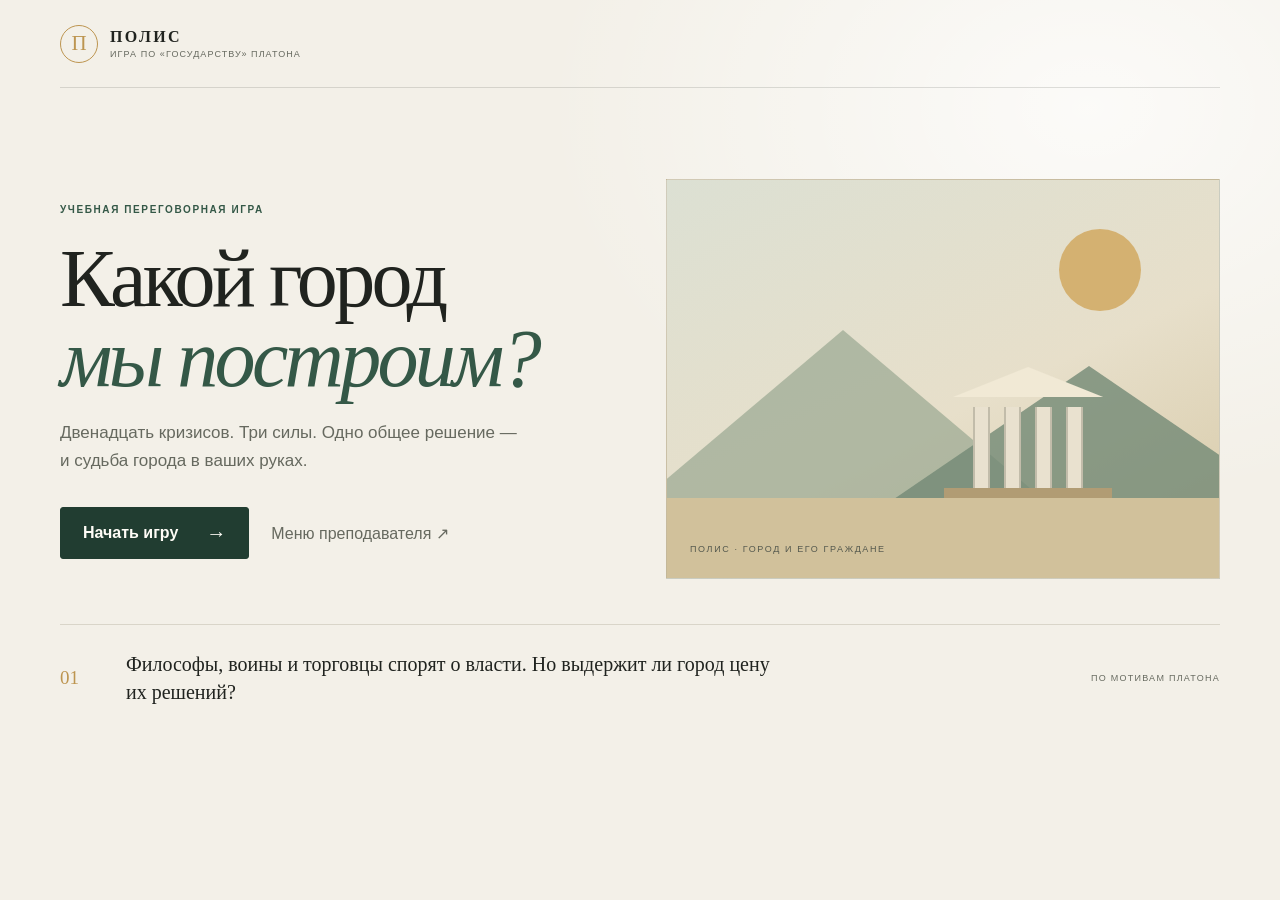
==== index.html @ 5381f9b0 "Создание всей игры" ====
<!doctype html>
<html lang="ru">
<head>
  <meta charset="utf-8">
  <meta name="viewport" content="width=device-width, initial-scale=1">
  <meta name="theme-color" content="#161917">
  <meta name="description" content="Учебная переговорная игра по диалогу Платона «Государство».">
  <title>«Полис» — игра по «Государству» Платона</title>
  <link rel="stylesheet" href="styles.css">
  <script defer src="src/game-data.js"></script>
  <script defer src="src/game-logic.js"></script>
  <script defer src="src/app.js"></script>
</head>
<body>
  <div id="app"></div>
</body>
</html>
---- styles.css ----
:root {
  color-scheme: light;
  --ink: #20231f;
  --muted-ink: #66695f;
  --paper: #f3f0e8;
  --card: #fbfaf6;
  --line: #d9d5c9;
  --green: #345847;
  --green-deep: #213d31;
  --gold: #bd9550;
  --red: #8b3d37;
  --yellow: #bb8a37;
  font-family: "Segoe UI", "Arial", sans-serif;
}

* { box-sizing: border-box; }

body {
  margin: 0;
  min-height: 100vh;
  color: var(--ink);
  background:
    radial-gradient(ellipse at 85% 12%, rgba(255,255,255,.72), transparent 34rem),
    var(--paper);
}

button, input { font: inherit; }
button { color: inherit; }
button:focus-visible, a:focus-visible, input:focus-visible {
  outline: 3px solid #c18e39;
  outline-offset: 3px;
}

.site-shell { min-height: 100vh; min-height: 100svh; display: flex; flex-direction: column; }
.topbar {
  width: min(1160px, calc(100% - 64px));
  margin-inline: auto;
}
.topbar {
  min-height: 88px;
  display: flex;
  align-items: center;
  justify-content: space-between;
  border-bottom: 1px solid rgba(32,35,31,.14);
}
.wordmark { display: inline-flex; align-items: center; gap: 12px; color: inherit; text-decoration: none; }
.wordmark-seal {
  width: 38px; height: 38px; display: grid; place-items: center; border: 1px solid var(--gold);
  border-radius: 50%; color: var(--gold); font-family: Georgia, serif; font-size: 21px;
}
.wordmark strong { display: block; font-family: Georgia, serif; font-size: 16px; letter-spacing: .15em; }
.wordmark small { display: block; margin-top: 3px; color: var(--muted-ink); font-size: 9px; letter-spacing: .12em; }
.topbar-actions { display: flex; align-items: center; gap: 18px; }
.mode-tag { padding: 8px 12px; border: 1px solid var(--line); border-radius: 99px; color: var(--green); font-size: 12px; }
.text-button, .quiet-button, .back-link {
  padding: 10px 0; border: 0; background: transparent; color: var(--muted-ink); cursor: pointer;
}
.text-button:hover, .quiet-button:hover, .back-link:hover { color: var(--green-deep); }
main { width: min(1160px, calc(100% - 64px)); flex: 1; margin: 0 auto; padding: 46px 0 64px; }
.eyebrow { color: var(--green); font-size: 10px; font-weight: 700; letter-spacing: .16em; }
h1, h2, p { margin-top: 0; }
h1, h2 { font-family: Georgia, "Times New Roman", serif; font-weight: 400; }
h1 em, h2 em { color: var(--green); font-weight: 400; }
.primary-button {
  display: inline-flex; min-height: 52px; align-items: center; justify-content: center; gap: 28px;
  padding: 0 22px; border: 1px solid var(--green-deep); border-radius: 3px;
  background: var(--green-deep); color: #fffdf7; font-weight: 650; cursor: pointer;
  transition: background .18s ease, transform .18s ease;
}
.primary-button:hover { background: #315341; transform: translateY(-1px); }
.primary-button span { font-size: 20px; font-weight: 400; }
.primary-button:disabled, .quiet-button:disabled { opacity: .45; cursor: not-allowed; transform: none; }

.home-hero { display: grid; grid-template-columns: 1fr 1fr; align-items: center; gap: 52px; min-height: 490px; }
.hero-copy { position: relative; z-index: 1; padding: 24px 0; }
.hero-copy h1 { margin: 22px 0 20px; font-size: clamp(52px, 7vw, 82px); line-height: .98; letter-spacing: -.045em; }
.hero-intro { max-width: 460px; color: var(--muted-ink); font-size: 17px; line-height: 1.65; }
.hero-actions { display: flex; flex-wrap: wrap; align-items: center; gap: 22px; margin-top: 32px; }
.quiet-button { min-height: 44px; }
.city-illustration {
  position: relative; height: 400px; overflow: hidden; border: 1px solid rgba(32,35,31,.1);
  background: linear-gradient(154deg, #dce0d3 0%, #e7dfca 56%, #d6c8a5 100%);
}
.sun-disc { position: absolute; top: 49px; right: 78px; width: 82px; height: 82px; border-radius: 50%; background: #d3ac68; opacity: .9; }
.mountain { position: absolute; bottom: 62px; width: 0; height: 0; border-left: 220px solid transparent; border-right: 220px solid transparent; }
.mountain-back { left: -44px; border-bottom: 186px solid #9caa94; opacity: .72; }
.mountain-front { right: -90px; border-bottom: 150px solid #738a76; opacity: .8; }
.temple { position: absolute; z-index: 2; right: 21%; bottom: 88px; width: 150px; height: 123px; display: flex; justify-content: space-around; align-items: flex-end; padding: 31px 13px 0; }
.temple::before { content: ""; position: absolute; left: 0; right: 0; top: 0; height: 30px; background: #f1e9d5; clip-path: polygon(50% 0,100% 100%,0 100%); }
.temple span { width: 17px; height: 83px; background: #e9e1cf; border-inline: 2px solid rgba(75,76,63,.25); }
.temple b { position: absolute; bottom: -9px; left: -9px; right: -9px; height: 11px; background: #b19c74; }
.city-ground { position: absolute; z-index: 3; right: 0; bottom: 0; left: 0; height: 80px; background: #d1c19b; }
.illustration-caption { position: absolute; z-index: 4; bottom: 24px; left: 23px; color: #55594e; font-size: 9px; letter-spacing: .18em; }
.home-note { display: grid; grid-template-columns: 48px 1fr auto; align-items: center; gap: 18px; padding: 25px 0; border-top: 1px solid var(--line); }
.note-mark { color: var(--gold); font-family: Georgia, serif; font-size: 19px; }
.home-note p { max-width: 650px; margin: 0; font-family: Georgia, serif; font-size: 20px; line-height: 1.4; }
.note-signature { color: var(--muted-ink); font-size: 9px; letter-spacing: .14em; }

.narrow-panel { width: min(610px, 100%); margin: 0 auto; padding: 18px 0 40px; }
.back-link { display: block; margin-bottom: 52px; }
.panel-title { margin: 16px 0; font-size: clamp(44px, 7vw, 64px); line-height: 1; letter-spacing: -.03em; }
.lead { color: var(--muted-ink); line-height: 1.6; }
.pin-form { margin-top: 34px; }
.pin-form label { display: block; margin-bottom: 9px; font-size: 13px; font-weight: 700; }
.pin-row { display: flex; gap: 12px; }
.pin-row input { min-width: 0; flex: 1; height: 52px; padding: 0 14px; border: 1px solid #c9c6ba; border-radius: 3px; background: var(--card); letter-spacing: .2em; }
.form-error { min-height: 22px; margin: 6px 0 0; color: var(--red); font-size: 13px; }
.security-note { margin-top: 30px; padding: 16px; border-left: 3px solid var(--gold); background: #eae5d8; color: #595a51; font-size: 13px; line-height: 1.55; }
.security-note strong { color: var(--ink); }

.rules-layout { display: grid; grid-template-columns: .7fr 1.3fr; gap: 64px; align-items: start; padding-top: 44px; }
.rules-aside { padding-top: 18px; }
.rules-aside p { max-width: 190px; margin-top: 15px; color: var(--muted-ink); font-family: Georgia, serif; font-size: 21px; line-height: 1.35; }
.rules-card { position: relative; min-height: 440px; padding: 32px 40px; border: 1px solid var(--line); background: rgba(251,250,246,.82); }
.slide-meta { display: flex; justify-content: space-between; color: var(--muted-ink); font-size: 10px; letter-spacing: .12em; }
.slide-progress { height: 2px; margin: 16px 0 43px; background: #e5e1d6; }
.slide-progress span { display: block; height: 100%; background: var(--gold); transition: width .2s ease; }
.slide-number { color: #c3bba6; font-family: Georgia, serif; font-size: 17px; }
.rules-card h1 { max-width: 620px; margin: 13px 0; font-size: clamp(36px, 5vw, 54px); line-height: 1.05; }
.rules-card > p { max-width: 550px; min-height: 84px; color: var(--muted-ink); font-size: 17px; line-height: 1.65; }
.slide-controls { display: flex; justify-content: space-between; align-items: center; margin-top: 32px; }

.game-layout, .debrief-layout { display: grid; grid-template-columns: minmax(0, 1fr) 300px; gap: 54px; align-items: start; }
.crisis-kicker { display: flex; align-items: center; gap: 12px; color: var(--green); font-size: 10px; font-weight: 700; letter-spacing: .15em; }
.crisis-line { width: 36px; height: 1px; background: var(--gold); }
.crisis-heading { max-width: 720px; margin: 24px 0 31px; }
.crisis-heading h1 { margin: 0 0 14px; font-size: clamp(38px, 5vw, 56px); line-height: 1.05; }
.crisis-heading p { color: var(--muted-ink); font-size: 16px; line-height: 1.65; }
.mobile-reading { display: none; }
.mobile-reading summary { color: var(--green); font-size: 12px; font-weight: 650; cursor: pointer; }
.mobile-reading p { margin: 10px 0 0; color: var(--muted-ink); font-size: 14px; line-height: 1.5; }
.option-list { display: grid; gap: 11px; }
.option-card {
  display: grid; grid-template-columns: 38px minmax(0, 1fr) 24px; align-items: center; gap: 15px;
  width: 100%; min-height: 76px; padding: 15px 18px; border: 1px solid var(--line); border-radius: 3px;
  background: rgba(251,250,246,.84); text-align: left; cursor: pointer;
  transition: border-color .16s ease, background .16s ease, transform .16s ease;
}
.option-card:hover { transform: translateX(3px); border-color: #929982; background: #fffefb; }
.option-letter { width: 32px; height: 32px; display: grid; place-items: center; border: 1px solid #c4b68f; border-radius: 50%; color: #82683c; font-family: Georgia, serif; font-size: 15px; }
.option-copy { font-size: 15px; line-height: 1.45; }
.option-arrow { color: #89897f; font-size: 18px; }
.effect-list { grid-column: 2; color: var(--green); font-size: 11px; font-weight: 700; letter-spacing: .04em; }
.choice-hint { margin: 18px 0 0; color: #797a71; font-size: 12px; }
.game-sidebar, .debrief-sidebar { display: grid; gap: 18px; }
.unity-card, .teacher-board, .result-board { padding: 21px; border: 1px solid var(--line); background: var(--card); }
.unity-card { border-top: 3px solid var(--green); }
.unity-card.warning { border-top-color: var(--yellow); }
.unity-card.critical { border-top-color: var(--red); }
.unity-card.zero { border-top-color: #20231f; }
.unity-heading { display: flex; justify-content: space-between; align-items: end; gap: 10px; }
.unity-heading h2 { margin: 6px 0 0; font-size: 26px; }
.unity-value { color: var(--green); font-family: Georgia, serif; font-size: 31px; font-weight: 400; }
.warning .unity-value { color: var(--yellow); }
.critical .unity-value { color: var(--red); }
.zero .unity-value { color: #20231f; }
.unity-value small, .result-unity small { color: #929188; font-family: "Segoe UI", sans-serif; font-size: 11px; }
.unity-track { height: 11px; margin-top: 22px; overflow: hidden; border-radius: 10px; background: #e8e5db; }
.unity-track span { display: block; height: 100%; border-radius: inherit; background: var(--green); transition: width .35s ease; }
.warning .unity-track span { background: var(--yellow); }
.critical .unity-track span { background: var(--red); }
.zero .unity-track span { background: #20231f; }
.track-scale { display: flex; justify-content: space-between; margin-top: 8px; color: #85857b; font-size: 10px; }
.teacher-board .section-heading { margin-bottom: 16px; }
.section-heading h2 { margin: 6px 0 0; font-size: 24px; }
.faction-metrics { display: grid; gap: 14px; }
.faction-metric { display: grid; grid-template-columns: 1fr auto; align-items: end; gap: 5px 10px; }
.metric-label { color: var(--muted-ink); font-size: 12px; }
.faction-metric strong { font-family: Georgia, serif; font-size: 23px; font-weight: 400; }
.faction-metric strong small { color: #929188; font-family: "Segoe UI", sans-serif; font-size: 10px; }
.mini-track { grid-column: 1 / -1; height: 4px; background: #e8e5db; }
.mini-track span { display: block; height: 100%; background: var(--green); }
.warriors .mini-track span { background: #a96c4c; }
.merchants .mini-track span { background: var(--gold); }
.teacher-unity-row, .result-unity { display: flex; justify-content: space-between; align-items: center; padding-top: 13px; border-top: 1px solid var(--line); color: var(--muted-ink); font-size: 12px; }
.teacher-unity-row { margin-top: 15px; }
.teacher-unity-row strong, .result-unity strong { color: var(--ink); font-family: Georgia, serif; font-size: 20px; font-weight: 400; }
.sidebar-note { display: flex; gap: 12px; padding: 16px 0; border-top: 1px solid var(--line); color: var(--muted-ink); }
.sidebar-note p { margin: 0; font-size: 12px; line-height: 1.55; }

.debrief-main { position: relative; max-width: 760px; }
.quote-mark { position: absolute; top: 25px; right: 30px; color: #d9d1bc; font-family: Georgia, serif; font-size: 110px; line-height: 1; }
.debrief-title { margin: 41px 0 20px; font-size: clamp(48px, 6vw, 72px); line-height: .96; }
.plato-quote { max-width: 710px; color: #4f5149; font-family: Georgia, serif; font-size: 18px; line-height: 1.7; }
.class-question { margin-top: 32px; padding: 20px 0 0 18px; border-top: 1px solid var(--line); border-left: 2px solid var(--gold); }
.class-question p { margin: 9px 0 0; font-size: 16px; font-weight: 650; line-height: 1.5; }
.outcome-note { padding: 17px; background: #e9e6db; }
.outcome-note p { margin: 8px 0 0; color: #4f5149; font-size: 13px; line-height: 1.5; }
.teacher-effects { display: grid; gap: 7px; margin-top: 12px; padding-top: 10px; border-top: 1px solid #d3cdbc; color: var(--green-deep); font-size: 11px; }
.full-button { width: 100%; }

.festival-screen { width: min(620px, 100%); margin: 35px auto 20px; text-align: center; }
.festival-art { width: 220px; height: 150px; margin: 0 auto 25px; color: var(--gold); }
.festival-art svg { width: 100%; height: 100%; fill: #c89e55; }
.festival-screen h1 { margin: 15px 0; font-size: clamp(54px, 8vw, 78px); line-height: .94; }
.festival-screen p { max-width: 450px; margin: 0 auto 27px; color: var(--muted-ink); font-size: 16px; line-height: 1.6; }
.festival-screen p strong { color: var(--green); }

.result-layout { display: grid; grid-template-columns: 1fr 380px; align-items: center; gap: 70px; min-height: 470px; }
.result-copy h1 { margin: 20px 0 14px; color: var(--green-deep); font-size: clamp(48px, 6vw, 72px); line-height: 1; }
.result-copy > p { max-width: 440px; margin-bottom: 30px; color: var(--muted-ink); font-size: 17px; line-height: 1.6; }
.result-board > .eyebrow { display: block; margin-bottom: 20px; }
.result-board .faction-metrics { gap: 19px; }
.result-unity { margin-top: 20px; }
.result-reflection { margin: 16px 0 0; color: #77786e; font-size: 11px; line-height: 1.5; }

@media (max-width: 820px) {
  .topbar, main { width: min(100% - 40px, 680px); }
  main { padding-top: 32px; }
  .home-hero { grid-template-columns: 1fr; gap: 20px; padding-top: 10px; }
  .hero-copy { padding-bottom: 0; }
  .city-illustration { height: 300px; }
  .home-note { grid-template-columns: 32px 1fr; }
  .note-signature { grid-column: 2; }
  .rules-layout { grid-template-columns: 1fr; gap: 14px; padding-top: 10px; }
  .rules-aside p { max-width: 440px; margin-bottom: 0; }
  .rules-card { min-height: 410px; }
  .game-layout, .debrief-layout { grid-template-columns: 1fr; gap: 28px; }
  .game-sidebar, .debrief-sidebar { grid-template-columns: 1fr 1fr; align-items: start; }
  .sidebar-note { align-self: stretch; }
  .result-layout { grid-template-columns: 1fr; gap: 36px; padding: 10px 0; }
  .result-board { max-width: 520px; }
}

@media (max-width: 540px) {
  .topbar, main { width: calc(100% - 32px); }
  .topbar { min-height: 60px; }
  .wordmark-seal { width: 33px; height: 33px; }
  .wordmark small { max-width: 190px; font-size: 8px; }
  .mode-tag { padding: 7px 9px; font-size: 10px; }
  .topbar-actions { gap: 9px; }
  main { padding-top: 0; padding-bottom: 0; }
  .hero-copy { padding-top: 8px; }
  .hero-copy h1 { margin: 12px 0; font-size: clamp(49px, 14vw, 68px); }
  .hero-intro { font-size: 15px; }
  .hero-actions { align-items: flex-start; flex-direction: column; gap: 4px; margin-top: 16px; }
  .city-illustration { display: none; }
  .home-hero { gap: 0; min-height: 0; }
  .home-note { display: none; }
  .sun-disc { top: 33px; right: 48px; width: 65px; height: 65px; }
  .temple { right: 18%; transform: scale(.82); transform-origin: bottom center; }
  .narrow-panel { padding: 0; }
  .panel-title { margin: 10px 0; font-size: clamp(40px, 12vw, 52px); }
  .lead { margin-bottom: 14px; }
  .pin-form { margin-top: 18px; }
  .pin-row { align-items: stretch; flex-direction: row; }
  .pin-row .primary-button { width: auto; padding-inline: 16px; }
  .back-link { margin-bottom: 18px; }
  .security-note { margin-top: 18px; padding: 12px; font-size: 12px; }
  .rules-aside { display: none; }
  .rules-layout { gap: 0; padding-top: 0; }
  .rules-card { min-height: 0; padding: 16px 14px; }
  .slide-progress { margin: 10px 0 16px; }
  .rules-card > p { min-height: 0; font-size: 14px; line-height: 1.45; }
  .slide-controls { gap: 12px; margin-top: 20px; }
  .slide-controls .primary-button { padding-inline: 16px; }
  .game-layout, .debrief-layout { gap: 6px; }
  .crisis-heading { margin: 8px 0 10px; }
  .crisis-heading h1 { margin-bottom: 0; font-size: 34px; }
  .crisis-heading > p, .plato-quote { display: none; }
  .mobile-reading { display: block; margin-top: 10px; }
  .mobile-reading p { font-size: 13px; }
  .option-list { gap: 7px; }
  .option-card { grid-template-columns: 28px minmax(0, 1fr) 14px; gap: 8px; min-height: 0; padding: 7px 8px; }
  .option-copy { font-size: 12px; line-height: 1.3; }
  .effect-list { font-size: 9px; letter-spacing: 0; }
  .choice-hint { display: none; }
  .game-sidebar, .debrief-sidebar { grid-template-columns: 1fr; gap: 9px; }
  .teacher-board, .unity-card, .result-board { padding: 8px 10px; }
  .unity-card { padding: 10px; }
  .unity-heading h2 { font-size: 22px; }
  .unity-value { font-size: 26px; }
  .unity-track { margin-top: 14px; }
  .track-scale { font-size: 9px; }
  .teacher-board { display: grid; grid-template-columns: repeat(4, minmax(0, 1fr)); align-items: center; gap: 6px; }
  .teacher-board .section-heading { display: none; }
  .teacher-board .faction-metrics { display: contents; }
  .section-heading h2 { font-size: 20px; }
  .faction-metrics { grid-template-columns: repeat(3, minmax(0, 1fr)); gap: 7px; }
  .faction-metric { gap: 3px 4px; }
  .teacher-board .metric-label { font-size: 8px; line-height: 1; }
  .teacher-board .faction-metric strong { font-size: 16px; }
  .teacher-board .teacher-unity-row { flex-direction: column; align-items: flex-start; gap: 2px; margin: 0; padding: 0; border: 0; font-size: 9px; }
  .teacher-board .teacher-unity-row strong { font-size: 16px; }
  .sidebar-note { display: none; }
  .teacher-effects { gap: 4px; margin-top: 8px; padding-top: 6px; font-size: 9px; }
  .debrief-title { margin: 12px 0 8px; font-size: 40px; }
  .class-question { margin-top: 10px; padding: 10px 0 0 12px; }
  .class-question p { margin-top: 6px; font-size: 13px; line-height: 1.35; }
  .outcome-note { padding: 12px; }
  .outcome-note p { font-size: 12px; line-height: 1.35; }
  .full-button { min-height: 44px; }
  .quote-mark { top: 30px; right: 10px; font-size: 80px; }
  .festival-screen { margin: 10px auto; }
  .festival-art { display: none; }
  .festival-screen h1 { font-size: 54px; }
  .festival-screen p { margin-bottom: 18px; font-size: 14px; }
  .result-layout { gap: 14px; padding: 0; }
  .result-board > .eyebrow { margin-bottom: 10px; }
  .result-board .faction-metrics { gap: 8px; }
  .result-unity { margin-top: 10px; }
  .result-copy h1 { margin: 12px 0 8px; font-size: 44px; }
  .result-copy > p { margin-bottom: 16px; font-size: 14px; }
}

@media (prefers-reduced-motion: reduce) {
  *, *::before, *::after { scroll-behavior: auto !important; transition-duration: .01ms !important; animation-duration: .01ms !important; animation-iteration-count: 1 !important; }
}
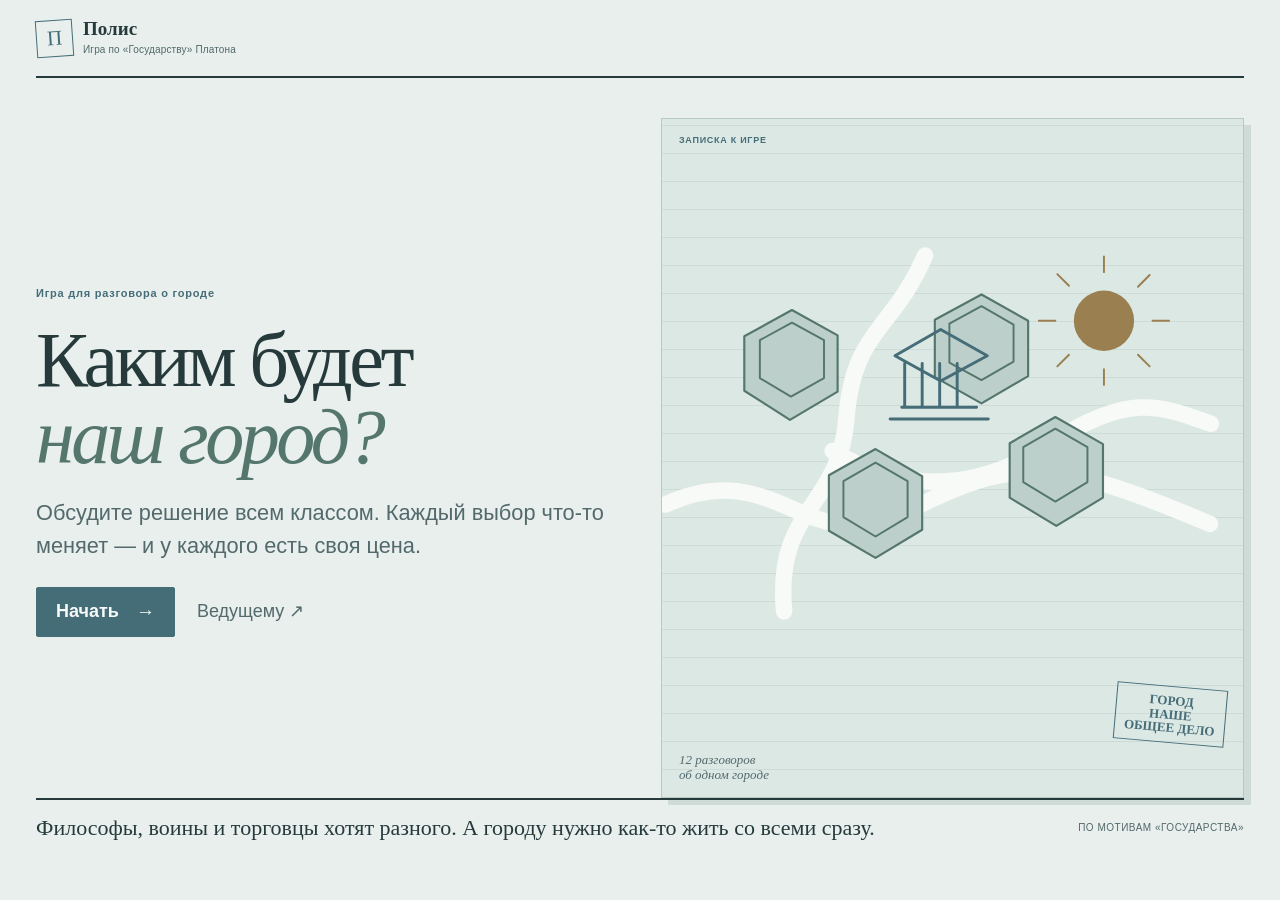
==== commit ba7645b9: "Обновление интерфейса и текста" ====
--- a/index.html
+++ b/index.html
@@ -3,7 +3,7 @@
 <head>
   <meta charset="utf-8">
   <meta name="viewport" content="width=device-width, initial-scale=1">
-  <meta name="theme-color" content="#161917">
+  <meta name="theme-color" content="#263a3c">
   <meta name="description" content="Учебная переговорная игра по диалогу Платона «Государство».">
   <title>«Полис» — игра по «Государству» Платона</title>
   <link rel="stylesheet" href="styles.css">
--- a/styles.css
+++ b/styles.css
@@ -1,308 +1,375 @@
 :root {
   color-scheme: light;
-  --ink: #20231f;
-  --muted-ink: #66695f;
-  --paper: #f3f0e8;
-  --card: #fbfaf6;
-  --line: #d9d5c9;
-  --green: #345847;
-  --green-deep: #213d31;
-  --gold: #bd9550;
-  --red: #8b3d37;
-  --yellow: #bb8a37;
-  font-family: "Segoe UI", "Arial", sans-serif;
+  --ink: #263a3c;
+  --muted-ink: #53696b;
+  --paper: #e8efed;
+  --sheet: #f8faf7;
+  --line: #c5d2cf;
+  --green: #54766c;
+  --green-deep: #365a54;
+  --red: #456d78;
+  --gold: #9a8050;
+  --warning: #916b37;
+  --danger: #8a453e;
+  --soft-surface: #e0eae7;
+  --soft-line: #c1cfcb;
+  --radius: 4px;
+  --serif: "Constantia", "Cambria", Georgia, serif;
+  --sans: "Candara", "Calibri", "Segoe UI", sans-serif;
+  font-family: var(--sans);
+  font-synthesis: none;
+  text-rendering: optimizeLegibility;
 }
 
 * { box-sizing: border-box; }
 
 body {
+  min-width: 280px;
+  min-height: 100vh;
   margin: 0;
-  min-height: 100vh;
   color: var(--ink);
-  background:
-    radial-gradient(ellipse at 85% 12%, rgba(255,255,255,.72), transparent 34rem),
-    var(--paper);
+  background: var(--paper);
+  font-size: 18px;
+  line-height: 1.5;
 }
 
 button, input { font: inherit; }
 button { color: inherit; }
-button:focus-visible, a:focus-visible, input:focus-visible {
-  outline: 3px solid #c18e39;
+button:focus-visible, a:focus-visible, input:focus-visible, summary:focus-visible {
+  outline: 3px solid var(--red);
   outline-offset: 3px;
 }
 
 .site-shell { min-height: 100vh; min-height: 100svh; display: flex; flex-direction: column; }
 .topbar {
-  width: min(1160px, calc(100% - 64px));
-  margin-inline: auto;
-}
-.topbar {
-  min-height: 88px;
+  width: min(1760px, calc(100% - 72px));
+  min-height: 78px;
   display: flex;
   align-items: center;
   justify-content: space-between;
-  border-bottom: 1px solid rgba(32,35,31,.14);
-}
-.wordmark { display: inline-flex; align-items: center; gap: 12px; color: inherit; text-decoration: none; }
+  margin-inline: auto;
+  border-bottom: 2px solid var(--ink);
+}
+.wordmark { display: inline-flex; align-items: center; gap: 10px; color: inherit; text-decoration: none; }
 .wordmark-seal {
-  width: 38px; height: 38px; display: grid; place-items: center; border: 1px solid var(--gold);
-  border-radius: 50%; color: var(--gold); font-family: Georgia, serif; font-size: 21px;
-}
-.wordmark strong { display: block; font-family: Georgia, serif; font-size: 16px; letter-spacing: .15em; }
-.wordmark small { display: block; margin-top: 3px; color: var(--muted-ink); font-size: 9px; letter-spacing: .12em; }
-.topbar-actions { display: flex; align-items: center; gap: 18px; }
-.mode-tag { padding: 8px 12px; border: 1px solid var(--line); border-radius: 99px; color: var(--green); font-size: 12px; }
+  width: 37px;
+  height: 37px;
+  display: grid;
+  place-items: center;
+  border: 1px solid var(--red);
+  color: var(--red);
+  font-family: var(--serif);
+  font-size: 21px;
+  transform: rotate(-4deg);
+}
+.wordmark strong { display: block; font-family: var(--serif); font-size: 19px; font-weight: 700; line-height: 1; }
+.wordmark small { display: block; margin-top: 4px; color: var(--muted-ink); font-size: 10px; letter-spacing: .015em; }
+.topbar-actions { display: flex; align-items: center; gap: 16px; }
+.mode-tag { color: var(--red); font-size: 12px; font-weight: 700; }
 .text-button, .quiet-button, .back-link {
-  padding: 10px 0; border: 0; background: transparent; color: var(--muted-ink); cursor: pointer;
-}
-.text-button:hover, .quiet-button:hover, .back-link:hover { color: var(--green-deep); }
-main { width: min(1160px, calc(100% - 64px)); flex: 1; margin: 0 auto; padding: 46px 0 64px; }
-.eyebrow { color: var(--green); font-size: 10px; font-weight: 700; letter-spacing: .16em; }
+  min-height: 44px;
+  padding: 9px 0;
+  border: 0;
+  background: transparent;
+  color: var(--muted-ink);
+  cursor: pointer;
+  text-decoration: none;
+}
+.text-button:hover, .quiet-button:hover, .back-link:hover { color: var(--red); }
+main { width: min(1760px, calc(100% - 72px)); flex: 1; margin: 0 auto; padding: 16px 0 20px; }
+#main-content > section { animation: screen-enter .2s ease-out both; }
+
+.eyebrow { color: var(--red); font-size: 11px; font-weight: 700; letter-spacing: .07em; }
 h1, h2, p { margin-top: 0; }
-h1, h2 { font-family: Georgia, "Times New Roman", serif; font-weight: 400; }
-h1 em, h2 em { color: var(--green); font-weight: 400; }
+h1, h2 { font-family: var(--serif); font-weight: 500; }
+h1 em, h2 em { color: var(--green); font-weight: 500; }
 .primary-button {
-  display: inline-flex; min-height: 52px; align-items: center; justify-content: center; gap: 28px;
-  padding: 0 22px; border: 1px solid var(--green-deep); border-radius: 3px;
-  background: var(--green-deep); color: #fffdf7; font-weight: 650; cursor: pointer;
-  transition: background .18s ease, transform .18s ease;
-}
-.primary-button:hover { background: #315341; transform: translateY(-1px); }
-.primary-button span { font-size: 20px; font-weight: 400; }
-.primary-button:disabled, .quiet-button:disabled { opacity: .45; cursor: not-allowed; transform: none; }
-
-.home-hero { display: grid; grid-template-columns: 1fr 1fr; align-items: center; gap: 52px; min-height: 490px; }
-.hero-copy { position: relative; z-index: 1; padding: 24px 0; }
-.hero-copy h1 { margin: 22px 0 20px; font-size: clamp(52px, 7vw, 82px); line-height: .98; letter-spacing: -.045em; }
-.hero-intro { max-width: 460px; color: var(--muted-ink); font-size: 17px; line-height: 1.65; }
-.hero-actions { display: flex; flex-wrap: wrap; align-items: center; gap: 22px; margin-top: 32px; }
-.quiet-button { min-height: 44px; }
+  min-height: 50px;
+  display: inline-flex;
+  align-items: center;
+  justify-content: center;
+  gap: 17px;
+  padding: 0 19px;
+  border: 1px solid var(--red);
+  border-radius: 2px;
+  background: var(--red);
+  color: var(--sheet);
+  font-weight: 700;
+  cursor: pointer;
+  transition: background-color .15s ease, transform .15s ease;
+}
+.primary-button:hover { background: #365a64; }
+.primary-button:active { transform: translateY(1px); }
+.primary-button span { font-size: 19px; font-weight: 400; }
+.primary-button:disabled, .quiet-button:disabled { opacity: .5; cursor: not-allowed; }
+
+.home-hero { min-height: max(430px, min(680px, calc(100svh - 220px))); display: grid; grid-template-columns: 1fr 1fr; align-items: center; gap: 42px; }
+.hero-copy { position: relative; z-index: 1; padding: 20px 0; }
+.hero-copy h1 { max-width: 760px; margin: 17px 0 22px; font-size: clamp(68px, 6.1vw, 106px); line-height: .98; letter-spacing: -.045em; }
+.hero-intro { max-width: 620px; margin-bottom: 0; color: var(--muted-ink); font-size: clamp(21px, 1.7vw, 28px); line-height: 1.48; }
+.hero-actions { display: flex; flex-wrap: wrap; align-items: center; gap: 22px; margin-top: 25px; }
+.quiet-button { min-height: 48px; }
 .city-illustration {
-  position: relative; height: 400px; overflow: hidden; border: 1px solid rgba(32,35,31,.1);
-  background: linear-gradient(154deg, #dce0d3 0%, #e7dfca 56%, #d6c8a5 100%);
-}
-.sun-disc { position: absolute; top: 49px; right: 78px; width: 82px; height: 82px; border-radius: 50%; background: #d3ac68; opacity: .9; }
-.mountain { position: absolute; bottom: 62px; width: 0; height: 0; border-left: 220px solid transparent; border-right: 220px solid transparent; }
-.mountain-back { left: -44px; border-bottom: 186px solid #9caa94; opacity: .72; }
-.mountain-front { right: -90px; border-bottom: 150px solid #738a76; opacity: .8; }
-.temple { position: absolute; z-index: 2; right: 21%; bottom: 88px; width: 150px; height: 123px; display: flex; justify-content: space-around; align-items: flex-end; padding: 31px 13px 0; }
-.temple::before { content: ""; position: absolute; left: 0; right: 0; top: 0; height: 30px; background: #f1e9d5; clip-path: polygon(50% 0,100% 100%,0 100%); }
-.temple span { width: 17px; height: 83px; background: #e9e1cf; border-inline: 2px solid rgba(75,76,63,.25); }
-.temple b { position: absolute; bottom: -9px; left: -9px; right: -9px; height: 11px; background: #b19c74; }
-.city-ground { position: absolute; z-index: 3; right: 0; bottom: 0; left: 0; height: 80px; background: #d1c19b; }
-.illustration-caption { position: absolute; z-index: 4; bottom: 24px; left: 23px; color: #55594e; font-size: 9px; letter-spacing: .18em; }
-.home-note { display: grid; grid-template-columns: 48px 1fr auto; align-items: center; gap: 18px; padding: 25px 0; border-top: 1px solid var(--line); }
-.note-mark { color: var(--gold); font-family: Georgia, serif; font-size: 19px; }
-.home-note p { max-width: 650px; margin: 0; font-family: Georgia, serif; font-size: 20px; line-height: 1.4; }
-.note-signature { color: var(--muted-ink); font-size: 9px; letter-spacing: .14em; }
-
-.narrow-panel { width: min(610px, 100%); margin: 0 auto; padding: 18px 0 40px; }
-.back-link { display: block; margin-bottom: 52px; }
-.panel-title { margin: 16px 0; font-size: clamp(44px, 7vw, 64px); line-height: 1; letter-spacing: -.03em; }
-.lead { color: var(--muted-ink); line-height: 1.6; }
-.pin-form { margin-top: 34px; }
-.pin-form label { display: block; margin-bottom: 9px; font-size: 13px; font-weight: 700; }
-.pin-row { display: flex; gap: 12px; }
-.pin-row input { min-width: 0; flex: 1; height: 52px; padding: 0 14px; border: 1px solid #c9c6ba; border-radius: 3px; background: var(--card); letter-spacing: .2em; }
-.form-error { min-height: 22px; margin: 6px 0 0; color: var(--red); font-size: 13px; }
-.security-note { margin-top: 30px; padding: 16px; border-left: 3px solid var(--gold); background: #eae5d8; color: #595a51; font-size: 13px; line-height: 1.55; }
+  position: relative;
+  min-height: 400px;
+  height: 100%;
+  overflow: hidden;
+  border: 1px solid #b7c9c4;
+  background-color: #dce8e4;
+  background-image: repeating-linear-gradient(0deg, transparent 0 27px, rgba(38, 58, 60, .08) 27px 28px);
+  box-shadow: 7px 7px 0 #cedbd7;
+}
+.city-drawing { position: absolute; inset: 20px 9% 22px 4%; width: 87%; height: 82%; overflow: visible; }
+.drawing-road { fill: none; stroke: #f8faf7; stroke-width: 17; stroke-linecap: round; }
+.drawing-building { fill: #bdcfca; stroke: #54766c; stroke-width: 2.2; stroke-linejoin: round; }
+.drawing-detail, .drawing-temple { fill: none; stroke: #54766c; stroke-width: 2; stroke-linecap: round; stroke-linejoin: round; }
+.drawing-temple { stroke: var(--red); stroke-width: 3; }
+.drawing-sun { fill: #9a8050; }
+.drawing-ray { fill: none; stroke: #9a8050; stroke-width: 2; stroke-linecap: round; }
+.illustration-caption { position: absolute; top: 15px; left: 17px; color: var(--red); font-size: 9px; font-weight: 700; letter-spacing: .08em; }
+.city-stamp { position: absolute; right: 17px; bottom: 54px; padding: 7px 9px; border: 1px solid var(--red); color: var(--red); font-family: var(--serif); font-size: 13px; font-weight: 700; line-height: 1.05; text-align: center; transform: rotate(5deg); }
+.city-index { position: absolute; bottom: 14px; left: 17px; color: var(--muted-ink); font-family: var(--serif); font-size: 13px; font-style: italic; line-height: 1.15; }
+.home-note { display: grid; grid-template-columns: minmax(0, 1fr) auto; align-items: center; gap: 16px; padding: 13px 0; border-top: 2px solid var(--ink); }
+.home-note p { max-width: 880px; margin: 0; font-family: var(--serif); font-size: 22px; line-height: 1.4; }
+.note-signature { color: var(--muted-ink); font-size: 10px; letter-spacing: .05em; }
+
+.narrow-panel { width: min(600px, 100%); margin: 0 auto; padding: 6px 0 20px; }
+.back-link { display: block; margin-bottom: 22px; }
+.panel-title { margin: 12px 0; font-size: clamp(42px, 6vw, 62px); line-height: 1; letter-spacing: -.025em; }
+.lead { max-width: 500px; margin-bottom: 0; color: var(--muted-ink); line-height: 1.55; }
+.pin-form { margin-top: 24px; }
+.pin-form label { display: block; margin-bottom: 7px; font-size: 14px; font-weight: 700; }
+.pin-row { display: flex; gap: 10px; }
+.pin-row input { min-width: 0; flex: 1; height: 50px; padding: 0 14px; border: 1px solid #9eb2ae; border-radius: 2px; background: var(--sheet); letter-spacing: .18em; }
+.form-error { min-height: 22px; margin: 5px 0 0; color: var(--danger); font-size: 13px; }
+.security-note { margin: 20px 0 0; padding: 12px 14px; border-left: 3px solid var(--gold); background: var(--soft-surface); color: var(--ink); font-size: 13px; line-height: 1.5; }
 .security-note strong { color: var(--ink); }
 
-.rules-layout { display: grid; grid-template-columns: .7fr 1.3fr; gap: 64px; align-items: start; padding-top: 44px; }
-.rules-aside { padding-top: 18px; }
-.rules-aside p { max-width: 190px; margin-top: 15px; color: var(--muted-ink); font-family: Georgia, serif; font-size: 21px; line-height: 1.35; }
-.rules-card { position: relative; min-height: 440px; padding: 32px 40px; border: 1px solid var(--line); background: rgba(251,250,246,.82); }
-.slide-meta { display: flex; justify-content: space-between; color: var(--muted-ink); font-size: 10px; letter-spacing: .12em; }
-.slide-progress { height: 2px; margin: 16px 0 43px; background: #e5e1d6; }
-.slide-progress span { display: block; height: 100%; background: var(--gold); transition: width .2s ease; }
-.slide-number { color: #c3bba6; font-family: Georgia, serif; font-size: 17px; }
-.rules-card h1 { max-width: 620px; margin: 13px 0; font-size: clamp(36px, 5vw, 54px); line-height: 1.05; }
-.rules-card > p { max-width: 550px; min-height: 84px; color: var(--muted-ink); font-size: 17px; line-height: 1.65; }
-.slide-controls { display: flex; justify-content: space-between; align-items: center; margin-top: 32px; }
-
-.game-layout, .debrief-layout { display: grid; grid-template-columns: minmax(0, 1fr) 300px; gap: 54px; align-items: start; }
-.crisis-kicker { display: flex; align-items: center; gap: 12px; color: var(--green); font-size: 10px; font-weight: 700; letter-spacing: .15em; }
-.crisis-line { width: 36px; height: 1px; background: var(--gold); }
-.crisis-heading { max-width: 720px; margin: 24px 0 31px; }
-.crisis-heading h1 { margin: 0 0 14px; font-size: clamp(38px, 5vw, 56px); line-height: 1.05; }
-.crisis-heading p { color: var(--muted-ink); font-size: 16px; line-height: 1.65; }
+.rules-layout { width: 100%; min-height: calc(100svh - 130px); display: grid; grid-template-columns: 1fr; align-items: stretch; margin: 0 auto; padding-top: 0; }
+.rules-card { width: 100%; min-height: inherit; display: flex; flex-direction: column; justify-content: center; padding: clamp(36px, 5vh, 72px) clamp(32px, 7vw, 132px); border: 1px solid var(--line); border-top: 4px solid var(--green); background: var(--sheet); box-shadow: 4px 4px 0 #d7e1dd; }
+.slide-meta { display: flex; justify-content: flex-start; color: var(--muted-ink); font-size: 13px; font-weight: 700; letter-spacing: .04em; }
+.slide-progress { height: 3px; margin: 14px 0 clamp(30px, 7vh, 76px); overflow: hidden; background: var(--soft-surface); }
+.slide-progress span { height: 100%; display: block; background: var(--red); transition: width .2s ease; }
+.rules-card h1 { max-width: 1340px; margin: 8px 0 24px; font-size: clamp(58px, 5.7vw, 100px); line-height: .99; letter-spacing: -.035em; }
+.rules-card > p { max-width: 1420px; min-height: 0; margin-bottom: 0; color: var(--muted-ink); font-size: clamp(26px, 2.1vw, 38px); line-height: 1.38; }
+.slide-controls { display: flex; justify-content: space-between; align-items: center; gap: 12px; margin-top: auto; padding-top: clamp(36px, 8vh, 90px); }
+.slide-controls .primary-button, .slide-controls .quiet-button { min-height: 60px; font-size: 18px; }
+
+.game-layout, .debrief-layout { display: grid; grid-template-columns: minmax(0, 1fr) minmax(300px, 360px); gap: clamp(28px, 2.8vw, 48px); align-items: start; }
+.game-main, .debrief-main { min-width: 0; }
+.crisis-kicker { display: flex; align-items: center; gap: 13px; color: var(--red); font-size: 13px; font-weight: 700; letter-spacing: .055em; }
+.crisis-line { width: 29px; height: 1px; flex: 0 0 auto; background: var(--ink); }
+.crisis-heading { max-width: none; margin: 22px 0 28px; }
+.crisis-heading h1 { margin: 0 0 16px; font-size: clamp(48px, 4.4vw, 78px); line-height: 1.01; letter-spacing: -.025em; }
+.crisis-heading p, .plato-quote { color: var(--muted-ink); font-size: clamp(20px, 1.45vw, 27px); line-height: 1.48; }
 .mobile-reading { display: none; }
-.mobile-reading summary { color: var(--green); font-size: 12px; font-weight: 650; cursor: pointer; }
-.mobile-reading p { margin: 10px 0 0; color: var(--muted-ink); font-size: 14px; line-height: 1.5; }
-.option-list { display: grid; gap: 11px; }
+.mobile-reading summary { min-height: 36px; display: flex; align-items: center; color: var(--green-deep); font-size: 14px; font-weight: 700; cursor: pointer; }
+.mobile-reading p { margin: 8px 0 0; color: var(--muted-ink); font-size: 15px; line-height: 1.5; }
+.option-list { display: grid; gap: 12px; }
 .option-card {
-  display: grid; grid-template-columns: 38px minmax(0, 1fr) 24px; align-items: center; gap: 15px;
-  width: 100%; min-height: 76px; padding: 15px 18px; border: 1px solid var(--line); border-radius: 3px;
-  background: rgba(251,250,246,.84); text-align: left; cursor: pointer;
-  transition: border-color .16s ease, background .16s ease, transform .16s ease;
-}
-.option-card:hover { transform: translateX(3px); border-color: #929982; background: #fffefb; }
-.option-letter { width: 32px; height: 32px; display: grid; place-items: center; border: 1px solid #c4b68f; border-radius: 50%; color: #82683c; font-family: Georgia, serif; font-size: 15px; }
-.option-copy { font-size: 15px; line-height: 1.45; }
-.option-arrow { color: #89897f; font-size: 18px; }
-.effect-list { grid-column: 2; color: var(--green); font-size: 11px; font-weight: 700; letter-spacing: .04em; }
-.choice-hint { margin: 18px 0 0; color: #797a71; font-size: 12px; }
-.game-sidebar, .debrief-sidebar { display: grid; gap: 18px; }
-.unity-card, .teacher-board, .result-board { padding: 21px; border: 1px solid var(--line); background: var(--card); }
+  width: 100%;
+  min-height: 92px;
+  display: grid;
+  grid-template-columns: 38px minmax(0, 1fr) 18px;
+  align-items: center;
+  gap: 13px;
+  padding: 16px 20px;
+  border: 1px solid var(--soft-line);
+  border-left: 3px solid transparent;
+  border-radius: 1px;
+  background: var(--sheet);
+  text-align: left;
+  cursor: pointer;
+  transition: border-color .15s ease, background-color .15s ease, transform .15s ease;
+}
+.option-card:hover { transform: translateX(2px); border-color: var(--green); border-left-color: var(--red); background: #f0f5f2; }
+.option-card:active { transform: translateY(1px); }
+.option-letter { width: 30px; height: 30px; display: grid; place-items: center; border: 1px solid var(--red); color: var(--red); font-family: var(--serif); font-size: 15px; }
+.option-copy { font-size: clamp(21px, 1.5vw, 28px); line-height: 1.35; }
+.option-arrow { color: var(--red); font-size: 17px; }
+.effect-list { grid-column: 2; color: var(--green-deep); font-size: 16px; font-weight: 700; }
+.choice-hint { margin: 16px 0 0; color: var(--muted-ink); font-size: 16px; line-height: 1.4; }
+.game-sidebar, .debrief-sidebar { display: grid; gap: 12px; }
+.unity-card, .teacher-board, .result-board { padding: 24px; border: 1px solid var(--line); background: var(--sheet); }
 .unity-card { border-top: 3px solid var(--green); }
-.unity-card.warning { border-top-color: var(--yellow); }
+.unity-card.warning { border-top-color: var(--warning); }
 .unity-card.critical { border-top-color: var(--red); }
-.unity-card.zero { border-top-color: #20231f; }
+.unity-card.zero { border-top-color: #222; }
 .unity-heading { display: flex; justify-content: space-between; align-items: end; gap: 10px; }
-.unity-heading h2 { margin: 6px 0 0; font-size: 26px; }
-.unity-value { color: var(--green); font-family: Georgia, serif; font-size: 31px; font-weight: 400; }
-.warning .unity-value { color: var(--yellow); }
+.unity-heading h2 { margin: 4px 0 0; font-size: 32px; }
+.unity-value { color: var(--green-deep); font-family: var(--serif); font-size: 38px; font-weight: 500; white-space: nowrap; }
+.warning .unity-value { color: var(--warning); }
 .critical .unity-value { color: var(--red); }
-.zero .unity-value { color: #20231f; }
-.unity-value small, .result-unity small { color: #929188; font-family: "Segoe UI", sans-serif; font-size: 11px; }
-.unity-track { height: 11px; margin-top: 22px; overflow: hidden; border-radius: 10px; background: #e8e5db; }
-.unity-track span { display: block; height: 100%; border-radius: inherit; background: var(--green); transition: width .35s ease; }
-.warning .unity-track span { background: var(--yellow); }
+.zero .unity-value { color: #222; }
+.unity-value small, .result-unity small { color: var(--muted-ink); font-family: var(--sans); font-size: 12px; }
+.unity-track { height: 12px; margin-top: 18px; overflow: hidden; background: var(--soft-surface); }
+.unity-track span { height: 100%; display: block; background: var(--green); transition: width .3s ease; }
+.warning .unity-track span { background: var(--warning); }
 .critical .unity-track span { background: var(--red); }
-.zero .unity-track span { background: #20231f; }
-.track-scale { display: flex; justify-content: space-between; margin-top: 8px; color: #85857b; font-size: 10px; }
-.teacher-board .section-heading { margin-bottom: 16px; }
-.section-heading h2 { margin: 6px 0 0; font-size: 24px; }
-.faction-metrics { display: grid; gap: 14px; }
-.faction-metric { display: grid; grid-template-columns: 1fr auto; align-items: end; gap: 5px 10px; }
-.metric-label { color: var(--muted-ink); font-size: 12px; }
-.faction-metric strong { font-family: Georgia, serif; font-size: 23px; font-weight: 400; }
-.faction-metric strong small { color: #929188; font-family: "Segoe UI", sans-serif; font-size: 10px; }
-.mini-track { grid-column: 1 / -1; height: 4px; background: #e8e5db; }
-.mini-track span { display: block; height: 100%; background: var(--green); }
-.warriors .mini-track span { background: #a96c4c; }
+.zero .unity-track span { background: #222; }
+.track-scale { display: flex; justify-content: space-between; gap: 8px; margin-top: 8px; color: var(--muted-ink); font-size: 13px; }
+.teacher-board .section-heading { margin-bottom: 13px; }
+.section-heading h2 { margin: 4px 0 0; font-size: 30px; }
+.faction-metrics { display: grid; gap: 18px; }
+.faction-metric { display: grid; grid-template-columns: minmax(0, 1fr) auto; align-items: end; gap: 4px 8px; }
+.metric-label { color: var(--muted-ink); font-size: 18px; line-height: 1.3; }
+.faction-metric strong { font-family: var(--serif); font-size: 29px; font-weight: 500; white-space: nowrap; }
+.faction-metric strong small { color: var(--muted-ink); font-family: var(--sans); font-size: 11px; }
+.mini-track { height: 6px; grid-column: 1 / -1; overflow: hidden; background: var(--soft-surface); }
+.mini-track span { height: 100%; display: block; background: var(--green); transition: width .25s ease; }
+.warriors .mini-track span { background: var(--red); }
 .merchants .mini-track span { background: var(--gold); }
-.teacher-unity-row, .result-unity { display: flex; justify-content: space-between; align-items: center; padding-top: 13px; border-top: 1px solid var(--line); color: var(--muted-ink); font-size: 12px; }
-.teacher-unity-row { margin-top: 15px; }
-.teacher-unity-row strong, .result-unity strong { color: var(--ink); font-family: Georgia, serif; font-size: 20px; font-weight: 400; }
-.sidebar-note { display: flex; gap: 12px; padding: 16px 0; border-top: 1px solid var(--line); color: var(--muted-ink); }
-.sidebar-note p { margin: 0; font-size: 12px; line-height: 1.55; }
-
-.debrief-main { position: relative; max-width: 760px; }
-.quote-mark { position: absolute; top: 25px; right: 30px; color: #d9d1bc; font-family: Georgia, serif; font-size: 110px; line-height: 1; }
-.debrief-title { margin: 41px 0 20px; font-size: clamp(48px, 6vw, 72px); line-height: .96; }
-.plato-quote { max-width: 710px; color: #4f5149; font-family: Georgia, serif; font-size: 18px; line-height: 1.7; }
-.class-question { margin-top: 32px; padding: 20px 0 0 18px; border-top: 1px solid var(--line); border-left: 2px solid var(--gold); }
-.class-question p { margin: 9px 0 0; font-size: 16px; font-weight: 650; line-height: 1.5; }
-.outcome-note { padding: 17px; background: #e9e6db; }
-.outcome-note p { margin: 8px 0 0; color: #4f5149; font-size: 13px; line-height: 1.5; }
-.teacher-effects { display: grid; gap: 7px; margin-top: 12px; padding-top: 10px; border-top: 1px solid #d3cdbc; color: var(--green-deep); font-size: 11px; }
+.teacher-unity-row, .result-unity { display: flex; justify-content: space-between; align-items: center; padding-top: 14px; border-top: 1px solid var(--line); color: var(--muted-ink); font-size: 16px; }
+.teacher-unity-row { margin-top: 12px; }
+.teacher-unity-row strong, .result-unity strong { color: var(--ink); font-family: var(--serif); font-size: 27px; font-weight: 500; }
+.sidebar-note { display: flex; gap: 10px; padding: 10px 0; border-top: 1px solid var(--line); color: var(--muted-ink); }
+.sidebar-note .note-mark { flex: 0 0 auto; }
+.sidebar-note p { margin: 0; font-size: 12px; line-height: 1.4; }
+
+.debrief-main { position: relative; max-width: none; }
+.quote-mark { position: absolute; top: 18px; right: 25px; color: #b9cbc6; font-family: var(--serif); font-size: 90px; line-height: 1; pointer-events: none; }
+.debrief-title { max-width: 960px; margin: 24px 0 20px; font-size: clamp(56px, 5.4vw, 94px); line-height: .98; }
+.plato-quote { max-width: 1280px; margin-bottom: 0; font-family: var(--serif); font-size: clamp(21px, 1.55vw, 29px); line-height: 1.48; }
+.class-question { margin-top: 32px; padding: 20px 0 0 22px; border-top: 1px solid var(--line); border-left: 4px solid var(--red); }
+.class-question p { margin: 9px 0 0; font-size: clamp(20px, 1.4vw, 26px); font-weight: 700; line-height: 1.4; }
+.outcome-note { padding: 13px; border-left: 3px solid var(--gold); background: var(--soft-surface); }
+.outcome-note p { margin: 8px 0 0; color: var(--muted-ink); font-size: 17px; line-height: 1.45; }
+.teacher-effects { display: grid; gap: 5px; margin-top: 9px; padding-top: 8px; border-top: 1px solid var(--line); color: var(--green-deep); font-size: 11px; line-height: 1.35; }
 .full-button { width: 100%; }
 
-.festival-screen { width: min(620px, 100%); margin: 35px auto 20px; text-align: center; }
-.festival-art { width: 220px; height: 150px; margin: 0 auto 25px; color: var(--gold); }
-.festival-art svg { width: 100%; height: 100%; fill: #c89e55; }
-.festival-screen h1 { margin: 15px 0; font-size: clamp(54px, 8vw, 78px); line-height: .94; }
-.festival-screen p { max-width: 450px; margin: 0 auto 27px; color: var(--muted-ink); font-size: 16px; line-height: 1.6; }
-.festival-screen p strong { color: var(--green); }
-
-.result-layout { display: grid; grid-template-columns: 1fr 380px; align-items: center; gap: 70px; min-height: 470px; }
-.result-copy h1 { margin: 20px 0 14px; color: var(--green-deep); font-size: clamp(48px, 6vw, 72px); line-height: 1; }
-.result-copy > p { max-width: 440px; margin-bottom: 30px; color: var(--muted-ink); font-size: 17px; line-height: 1.6; }
-.result-board > .eyebrow { display: block; margin-bottom: 20px; }
-.result-board .faction-metrics { gap: 19px; }
-.result-unity { margin-top: 20px; }
-.result-reflection { margin: 16px 0 0; color: #77786e; font-size: 11px; line-height: 1.5; }
+.festival-screen { width: min(980px, 100%); margin: 13px auto; text-align: center; }
+.festival-art { width: 175px; height: 116px; margin: 0 auto 15px; color: var(--red); }
+.festival-art svg { width: 100%; height: 100%; fill: var(--gold); }
+.festival-screen h1 { margin: 10px 0; font-size: clamp(64px, 7vw, 108px); line-height: .95; }
+.festival-screen p { max-width: 760px; margin: 0 auto 25px; color: var(--muted-ink); font-size: clamp(21px, 1.7vw, 30px); line-height: 1.45; }
+.festival-screen p strong { color: var(--green-deep); }
+
+.result-layout { min-height: 560px; display: grid; grid-template-columns: minmax(0, 1fr) minmax(400px, 560px); align-items: center; gap: clamp(40px, 5vw, 90px); }
+.result-copy h1 { margin: 16px 0 14px; color: var(--green-deep); font-size: clamp(64px, 6vw, 104px); line-height: 1; }
+.result-copy > p { max-width: 760px; margin-bottom: 26px; color: var(--muted-ink); font-size: clamp(21px, 1.7vw, 30px); line-height: 1.45; }
+.result-board > .eyebrow { display: block; margin-bottom: 14px; }
+.result-board .faction-metrics { gap: 13px; }
+.result-unity { margin-top: 14px; }
+.result-reflection { margin: 12px 0 0; color: var(--muted-ink); font-size: 12px; line-height: 1.45; }
+
+@media (min-width: 821px) {
+  main { display: flex; flex-direction: column; justify-content: safe center; }
+}
 
 @media (max-width: 820px) {
-  .topbar, main { width: min(100% - 40px, 680px); }
-  main { padding-top: 32px; }
-  .home-hero { grid-template-columns: 1fr; gap: 20px; padding-top: 10px; }
-  .hero-copy { padding-bottom: 0; }
-  .city-illustration { height: 300px; }
-  .home-note { grid-template-columns: 32px 1fr; }
-  .note-signature { grid-column: 2; }
-  .rules-layout { grid-template-columns: 1fr; gap: 14px; padding-top: 10px; }
-  .rules-aside p { max-width: 440px; margin-bottom: 0; }
-  .rules-card { min-height: 410px; }
-  .game-layout, .debrief-layout { grid-template-columns: 1fr; gap: 28px; }
-  .game-sidebar, .debrief-sidebar { grid-template-columns: 1fr 1fr; align-items: start; }
+  .topbar, main { width: min(calc(100% - 40px), 680px); }
+  main { padding-top: 22px; padding-bottom: 26px; }
+  .home-hero { min-height: 0; grid-template-columns: 1fr; gap: 20px; padding: 8px 0 21px; }
+  .hero-copy { padding: 12px 0 0; }
+  .city-illustration { min-height: 270px; height: 270px; }
+  .home-note { grid-template-columns: 1fr auto; }
+  .rules-layout { width: 100%; min-height: 0; grid-template-columns: 1fr; gap: 10px; padding-top: 0; }
+  .rules-card { min-height: 0; }
+  .game-layout, .debrief-layout { grid-template-columns: minmax(0, 1fr); gap: 16px; }
+  .game-sidebar, .debrief-sidebar { grid-template-columns: minmax(0, 1fr) minmax(0, 1fr); align-items: start; }
   .sidebar-note { align-self: stretch; }
-  .result-layout { grid-template-columns: 1fr; gap: 36px; padding: 10px 0; }
+  .result-layout { min-height: 0; grid-template-columns: 1fr; gap: 22px; padding: 8px 0; }
   .result-board { max-width: 520px; }
 }
 
 @media (max-width: 540px) {
-  .topbar, main { width: calc(100% - 32px); }
-  .topbar { min-height: 60px; }
-  .wordmark-seal { width: 33px; height: 33px; }
-  .wordmark small { max-width: 190px; font-size: 8px; }
-  .mode-tag { padding: 7px 9px; font-size: 10px; }
-  .topbar-actions { gap: 9px; }
-  main { padding-top: 0; padding-bottom: 0; }
-  .hero-copy { padding-top: 8px; }
-  .hero-copy h1 { margin: 12px 0; font-size: clamp(49px, 14vw, 68px); }
-  .hero-intro { font-size: 15px; }
-  .hero-actions { align-items: flex-start; flex-direction: column; gap: 4px; margin-top: 16px; }
-  .city-illustration { display: none; }
-  .home-hero { gap: 0; min-height: 0; }
-  .home-note { display: none; }
-  .sun-disc { top: 33px; right: 48px; width: 65px; height: 65px; }
-  .temple { right: 18%; transform: scale(.82); transform-origin: bottom center; }
+  .topbar, main { width: calc(100% - 28px); }
+  .topbar { min-height: 58px; }
+  .wordmark { gap: 7px; }
+  .wordmark-seal { width: 29px; height: 29px; font-size: 17px; }
+  .wordmark strong { font-size: 15px; }
+  .wordmark small { max-width: 130px; font-size: 8px; }
+  .mode-tag { font-size: 10px; }
+  .topbar-actions { gap: 10px; }
+  .text-button { min-height: 38px; font-size: 12px; }
+  main { padding: 7px 0 9px; }
+  .hero-copy { padding-top: 9px; }
+  .hero-copy h1 { margin: 13px 0; font-size: clamp(44px, 13vw, 58px); }
+  .hero-intro { max-width: 360px; font-size: 15px; line-height: 1.45; }
+  .hero-actions { align-items: flex-start; flex-direction: column; gap: 4px; margin-top: 14px; }
+  .hero-actions .primary-button { min-height: 46px; }
+  .city-illustration, .home-note { display: none; }
+  .home-hero { gap: 0; padding: 0; }
   .narrow-panel { padding: 0; }
-  .panel-title { margin: 10px 0; font-size: clamp(40px, 12vw, 52px); }
-  .lead { margin-bottom: 14px; }
-  .pin-form { margin-top: 18px; }
-  .pin-row { align-items: stretch; flex-direction: row; }
-  .pin-row .primary-button { width: auto; padding-inline: 16px; }
-  .back-link { margin-bottom: 18px; }
-  .security-note { margin-top: 18px; padding: 12px; font-size: 12px; }
-  .rules-aside { display: none; }
-  .rules-layout { gap: 0; padding-top: 0; }
-  .rules-card { min-height: 0; padding: 16px 14px; }
-  .slide-progress { margin: 10px 0 16px; }
-  .rules-card > p { min-height: 0; font-size: 14px; line-height: 1.45; }
-  .slide-controls { gap: 12px; margin-top: 20px; }
-  .slide-controls .primary-button { padding-inline: 16px; }
-  .game-layout, .debrief-layout { gap: 6px; }
-  .crisis-heading { margin: 8px 0 10px; }
-  .crisis-heading h1 { margin-bottom: 0; font-size: 34px; }
+  .back-link { min-height: 38px; margin-bottom: 11px; }
+  .panel-title { margin: 7px 0; font-size: clamp(37px, 11vw, 49px); }
+  .lead { font-size: 14px; line-height: 1.4; }
+  .pin-form { margin-top: 14px; }
+  .pin-row { gap: 7px; }
+  .pin-row input { height: 46px; }
+  .pin-row .primary-button { min-height: 46px; gap: 7px; padding-inline: 10px; font-size: 13px; }
+  .security-note { margin-top: 12px; padding: 9px 11px; font-size: 12px; line-height: 1.35; }
+  .rules-layout { gap: 0; }
+  .rules-card { padding: 17px 15px; box-shadow: 3px 3px 0 #d7e1dd; }
+  .slide-progress { margin: 9px 0 16px; }
+  .rules-card h1 { margin: 7px 0 9px; font-size: clamp(30px, 9vw, 39px); }
+  .rules-card > p { min-height: 0; font-size: 15px; line-height: 1.45; }
+  .slide-controls { margin-top: 14px; }
+  .slide-controls .primary-button { min-height: 44px; padding-inline: 12px; }
+  .game-layout, .debrief-layout { gap: 7px; }
+  .game-layout .game-sidebar, .debrief-layout .debrief-sidebar { order: -1; }
+  .crisis-kicker { gap: 6px; font-size: 9px; letter-spacing: .025em; }
+  .crisis-line { width: 16px; }
+  .crisis-heading { margin: 6px 0 8px; }
+  .crisis-heading h1 { margin-bottom: 0; font-size: clamp(30px, 8.8vw, 35px); }
   .crisis-heading > p, .plato-quote { display: none; }
-  .mobile-reading { display: block; margin-top: 10px; }
-  .mobile-reading p { font-size: 13px; }
-  .option-list { gap: 7px; }
-  .option-card { grid-template-columns: 28px minmax(0, 1fr) 14px; gap: 8px; min-height: 0; padding: 7px 8px; }
-  .option-copy { font-size: 12px; line-height: 1.3; }
-  .effect-list { font-size: 9px; letter-spacing: 0; }
-  .choice-hint { display: none; }
-  .game-sidebar, .debrief-sidebar { grid-template-columns: 1fr; gap: 9px; }
-  .teacher-board, .unity-card, .result-board { padding: 8px 10px; }
-  .unity-card { padding: 10px; }
-  .unity-heading h2 { font-size: 22px; }
-  .unity-value { font-size: 26px; }
-  .unity-track { margin-top: 14px; }
-  .track-scale { font-size: 9px; }
-  .teacher-board { display: grid; grid-template-columns: repeat(4, minmax(0, 1fr)); align-items: center; gap: 6px; }
+  .mobile-reading { display: block; margin-top: 4px; }
+  .mobile-reading summary { min-height: 34px; font-size: 13px; }
+  .mobile-reading p { font-size: 14px; line-height: 1.4; }
+  .option-list { gap: 4px; }
+  .option-card { grid-template-columns: 24px minmax(0, 1fr); gap: 6px; min-height: 0; padding: 6px 7px; }
+  .option-letter { width: 23px; height: 23px; font-size: 13px; }
+  .option-arrow { display: none; }
+  .option-copy { font-size: 14px; line-height: 1.22; }
+  .effect-list { font-size: 9px; line-height: 1.15; letter-spacing: 0; }
+  .choice-hint { margin-top: 5px; font-size: 11px; line-height: 1.2; }
+  .game-sidebar, .debrief-sidebar { grid-template-columns: 1fr; gap: 6px; }
+  .unity-card, .teacher-board, .result-board { padding: 8px 9px; }
+  .unity-heading h2 { margin: 0; font-size: 21px; }
+  .unity-value { font-size: 24px; }
+  .unity-card .eyebrow, .track-scale { display: none; }
+  .unity-track { height: 7px; margin-top: 6px; }
+  .teacher-board { display: grid; grid-template-columns: repeat(4, minmax(0, 1fr)); gap: 4px; }
   .teacher-board .section-heading { display: none; }
   .teacher-board .faction-metrics { display: contents; }
-  .section-heading h2 { font-size: 20px; }
-  .faction-metrics { grid-template-columns: repeat(3, minmax(0, 1fr)); gap: 7px; }
-  .faction-metric { gap: 3px 4px; }
-  .teacher-board .metric-label { font-size: 8px; line-height: 1; }
-  .teacher-board .faction-metric strong { font-size: 16px; }
-  .teacher-board .teacher-unity-row { flex-direction: column; align-items: flex-start; gap: 2px; margin: 0; padding: 0; border: 0; font-size: 9px; }
-  .teacher-board .teacher-unity-row strong { font-size: 16px; }
+  .section-heading h2 { font-size: 19px; }
+  .teacher-board .faction-metric { grid-template-columns: 1fr; align-items: start; gap: 1px; }
+  .teacher-board .metric-label { font-size: 9px; line-height: 1.05; }
+  .teacher-board .faction-metric strong { font-size: 15px; line-height: 1.05; }
+  .teacher-board .mini-track { height: 3px; }
+  .teacher-board .teacher-unity-row { flex-direction: column; align-items: flex-start; gap: 1px; margin: 0; padding: 0; border: 0; font-size: 9px; line-height: 1.05; }
+  .teacher-board .teacher-unity-row strong { font-size: 15px; line-height: 1.05; }
   .sidebar-note { display: none; }
-  .teacher-effects { gap: 4px; margin-top: 8px; padding-top: 6px; font-size: 9px; }
-  .debrief-title { margin: 12px 0 8px; font-size: 40px; }
-  .class-question { margin-top: 10px; padding: 10px 0 0 12px; }
-  .class-question p { margin-top: 6px; font-size: 13px; line-height: 1.35; }
-  .outcome-note { padding: 12px; }
-  .outcome-note p { font-size: 12px; line-height: 1.35; }
-  .full-button { min-height: 44px; }
-  .quote-mark { top: 30px; right: 10px; font-size: 80px; }
-  .festival-screen { margin: 10px auto; }
-  .festival-art { display: none; }
-  .festival-screen h1 { font-size: 54px; }
-  .festival-screen p { margin-bottom: 18px; font-size: 14px; }
+  .debrief-title { margin: 7px 0 5px; font-size: clamp(33px, 9vw, 38px); line-height: .98; }
+  .class-question { margin-top: 7px; padding: 7px 0 0 9px; }
+  .class-question p { margin-top: 3px; font-size: 13px; line-height: 1.25; }
+  .outcome-note { padding: 8px 9px; }
+  .outcome-note p { font-size: 12px; line-height: 1.25; }
+  .teacher-effects { gap: 2px; margin-top: 5px; padding-top: 4px; font-size: 9px; }
+  .full-button { min-height: 40px; }
+  .quote-mark { top: 16px; right: 2px; font-size: 65px; }
+  .festival-screen { margin: 8px auto; }
+  .festival-art { width: 122px; height: 80px; margin-bottom: 8px; }
+  .festival-screen h1 { margin: 7px 0; font-size: 48px; }
+  .festival-screen p { margin-bottom: 14px; font-size: 14px; line-height: 1.35; }
   .result-layout { gap: 14px; padding: 0; }
-  .result-board > .eyebrow { margin-bottom: 10px; }
+  .result-board > .eyebrow { margin-bottom: 9px; }
   .result-board .faction-metrics { gap: 8px; }
-  .result-unity { margin-top: 10px; }
-  .result-copy h1 { margin: 12px 0 8px; font-size: 44px; }
-  .result-copy > p { margin-bottom: 16px; font-size: 14px; }
+  .result-unity { margin-top: 9px; }
+  .result-copy h1 { margin: 7px 0; font-size: 42px; }
+  .result-copy > p { margin-bottom: 13px; font-size: 14px; }
+}
+
+@keyframes screen-enter {
+  from { opacity: 0; transform: translateY(4px); }
+  to { opacity: 1; transform: translateY(0); }
 }
 
 @media (prefers-reduced-motion: reduce) {
-  *, *::before, *::after { scroll-behavior: auto !important; transition-duration: .01ms !important; animation-duration: .01ms !important; animation-iteration-count: 1 !important; }
-}
+  *, *::before, *::after {
+    scroll-behavior: auto !important;
+    transition-duration: .01ms !important;
+    animation-duration: .01ms !important;
+    animation-iteration-count: 1 !important;
+  }
+}
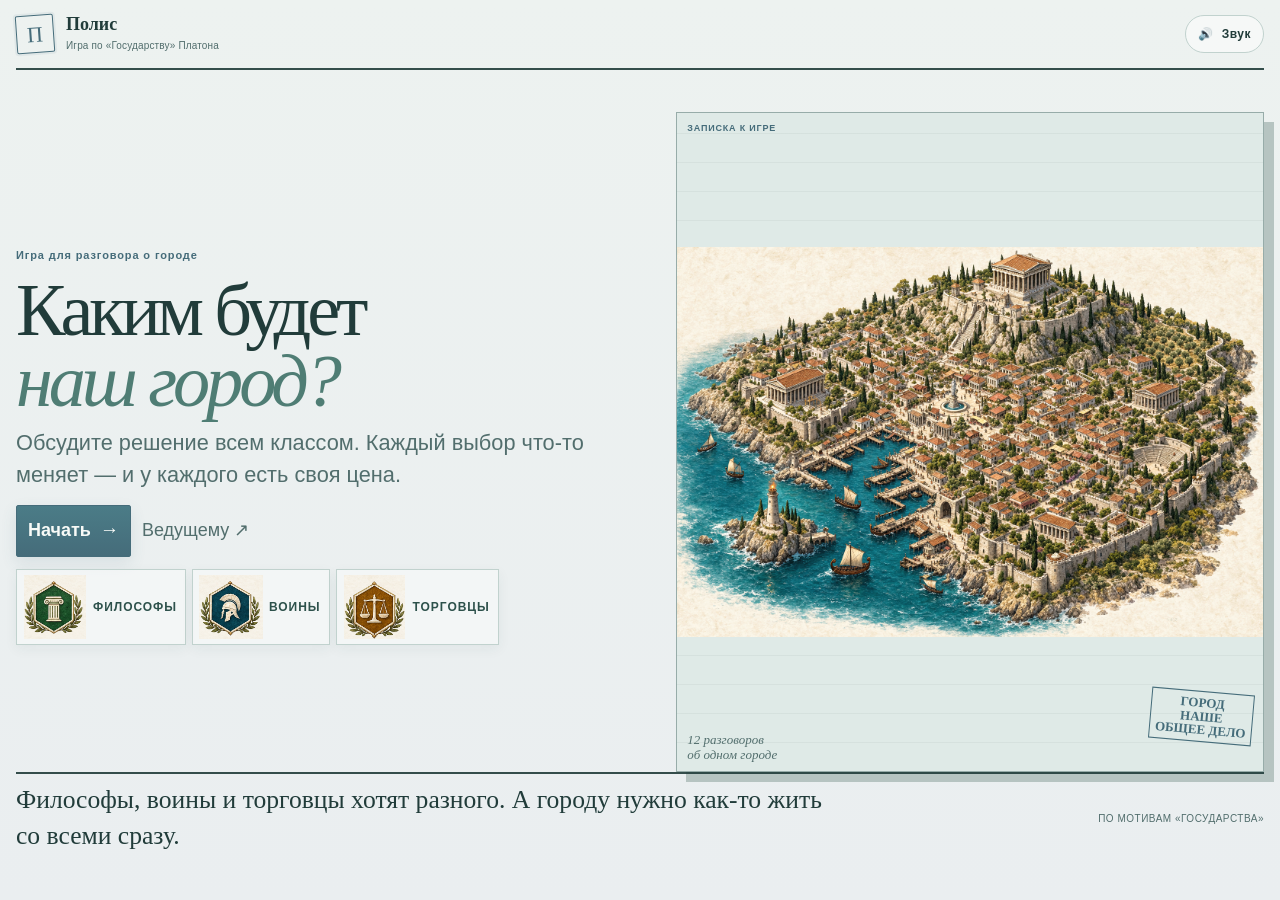
==== commit 2ceb3c34: "Добавление изображений, звука, редизайн в целом" ====
--- a/index.html
+++ b/index.html
@@ -6,6 +6,7 @@
   <meta name="theme-color" content="#263a3c">
   <meta name="description" content="Учебная переговорная игра по диалогу Платона «Государство».">
   <title>«Полис» — игра по «Государству» Платона</title>
+  <link rel="icon" type="image/svg+xml" href="assets/img/favicon.svg">
   <link rel="stylesheet" href="styles.css">
   <script defer src="src/game-data.js"></script>
   <script defer src="src/game-logic.js"></script>
--- a/styles.css
+++ b/styles.css
@@ -1,37 +1,41 @@
 :root {
   color-scheme: light;
-  --ink: #263a3c;
-  --muted-ink: #53696b;
-  --paper: #e8efed;
+  --ink: #213c3a;
+  --muted-ink: #526e6d;
+  --paper: #edf3f1;
   --sheet: #f8faf7;
-  --line: #c5d2cf;
-  --green: #54766c;
-  --green-deep: #365a54;
-  --red: #456d78;
-  --gold: #9a8050;
-  --warning: #916b37;
-  --danger: #8a453e;
-  --soft-surface: #e0eae7;
-  --soft-line: #c1cfcb;
-  --radius: 4px;
-  --serif: "Constantia", "Cambria", Georgia, serif;
-  --sans: "Candara", "Calibri", "Segoe UI", sans-serif;
+  --line: #c1d2ce;
+  --green: #4f7d74;
+  --green-deep: #2d514b;
+  --red: #456c7a;
+  --gold: #b08949;
+  --warning: #915c32;
+  --danger: #8d4b43;
+  --soft-surface: #e4ece9;
+  --soft-line: #bfd1cd;
+  --shadow: rgba(32, 59, 58, 0.12);
+  --serif: "Georgia", "Times New Roman", serif;
+  --sans: "Segoe UI", "Calibri", sans-serif;
   font-family: var(--sans);
   font-synthesis: none;
   text-rendering: optimizeLegibility;
 }
 
 * { box-sizing: border-box; }
+
+html { scroll-behavior: smooth; }
 
 body {
   min-width: 280px;
   min-height: 100vh;
   margin: 0;
   color: var(--ink);
-  background: var(--paper);
+  background: linear-gradient(180deg, #edf2f0 0%, #eaeef0 100%);
   font-size: 18px;
   line-height: 1.5;
 }
+
+img { max-width: 100%; }
 
 button, input { font: inherit; }
 button { color: inherit; }
@@ -42,29 +46,114 @@
 
 .site-shell { min-height: 100vh; min-height: 100svh; display: flex; flex-direction: column; }
 .topbar {
-  width: min(1760px, calc(100% - 72px));
-  min-height: 78px;
-  display: flex;
-  align-items: center;
-  justify-content: space-between;
+  width: min(1500px, calc(100% - 32px));
+  min-height: 70px;
+  display: grid;
+  grid-template-columns: 1fr auto 1fr;
+  align-items: center;
   margin-inline: auto;
-  border-bottom: 2px solid var(--ink);
-}
-.wordmark { display: inline-flex; align-items: center; gap: 10px; color: inherit; text-decoration: none; }
+  border-bottom: 2px solid rgba(33, 60, 58, 0.9);
+}
+.wordmark { display: inline-flex; align-items: center; gap: 12px; color: inherit; text-decoration: none; }
 .wordmark-seal {
-  width: 37px;
-  height: 37px;
+  width: 38px;
+  height: 38px;
   display: grid;
   place-items: center;
   border: 1px solid var(--red);
+  border-radius: 2px;
   color: var(--red);
   font-family: var(--serif);
-  font-size: 21px;
+  font-size: 22px;
   transform: rotate(-4deg);
-}
-.wordmark strong { display: block; font-family: var(--serif); font-size: 19px; font-weight: 700; line-height: 1; }
-.wordmark small { display: block; margin-top: 4px; color: var(--muted-ink); font-size: 10px; letter-spacing: .015em; }
-.topbar-actions { display: flex; align-items: center; gap: 16px; }
+  box-shadow: 0 0 0 2px rgba(69, 108, 122, 0.08);
+}
+.wordmark strong { display: block; font-family: var(--serif); font-size: 18px; font-weight: 700; line-height: 1; }
+.wordmark small { display: block; margin-top: 5px; color: var(--muted-ink); font-size: 10px; letter-spacing: .015em; }
+.topbar-actions {
+  display: flex;
+  align-items: center;
+  grid-column: 3;
+  justify-self: end;
+  gap: 14px;
+}
+.topbar-unity {
+  display: flex;
+  flex-direction: column;
+  align-items: center;
+  gap: 5px;
+  width: min(340px, 32vw);
+  padding: 5px 12px;
+}
+.topbar-unity-label {
+  color: var(--muted-ink);
+  font-size: 15px;
+  font-weight: 700;
+  letter-spacing: .06em;
+  font-family: var(--serif);
+  text-transform: uppercase;
+  line-height: 1;
+}
+.topbar-unity-scale {
+  width: 100%;
+  display: grid;
+  grid-template-columns: 28px minmax(0, 1fr) 28px;
+  align-items: center;
+  gap: 10px;
+}
+.topbar-unity-scale > strong,
+.topbar-unity-max {
+  color: var(--green-deep);
+  font-family: var(--serif);
+  font-size: 20px;
+  font-weight: 700;
+  line-height: 1;
+  text-align: center;
+}
+.topbar-unity-max { color: var(--muted-ink); font-size: 17px; }
+.topbar-unity-meter {
+  position: relative;
+  width: 100%;
+  height: 16px;
+  overflow: hidden;
+  border: 1px solid rgba(45, 81, 75, .24);
+  border-radius: 999px;
+  background: #e1eae6;
+  box-shadow: inset 0 1px 3px rgba(33, 60, 58, .12);
+}
+.topbar-unity-meter span {
+  display: block;
+  height: 100%;
+  border-radius: inherit;
+  background: linear-gradient(90deg, #8ba99e, #4f7d74);
+  box-shadow: 0 1px 3px rgba(45, 81, 75, .2);
+  transition: width .3s ease;
+}
+.topbar-unity-meter::after {
+  position: absolute;
+  inset: 0;
+  content: "";
+  background: repeating-linear-gradient(90deg, transparent 0 calc(10% - 1px), rgba(255, 255, 255, .75) calc(10% - 1px) 10%);
+  pointer-events: none;
+}
+.sound-toggle {
+  display: inline-flex;
+  align-items: center;
+  gap: 8px;
+  min-height: 38px;
+  padding: 7px 12px;
+  border: 1px solid var(--line);
+  border-radius: 999px;
+  background: rgba(255, 255, 255, 0.52);
+  color: var(--ink);
+  font-size: 12px;
+  font-weight: 700;
+  letter-spacing: .04em;
+  cursor: pointer;
+  transition: background-color .15s ease, border-color .15s ease, transform .15s ease;
+}
+.sound-toggle:hover { border-color: var(--green); background: rgba(255, 255, 255, 0.82); }
+.sound-toggle:active { transform: translateY(1px); }
 .mode-tag { color: var(--red); font-size: 12px; font-weight: 700; }
 .text-button, .quiet-button, .back-link {
   min-height: 44px;
@@ -76,104 +165,245 @@
   text-decoration: none;
 }
 .text-button:hover, .quiet-button:hover, .back-link:hover { color: var(--red); }
-main { width: min(1760px, calc(100% - 72px)); flex: 1; margin: 0 auto; padding: 16px 0 20px; }
+main {
+  width: min(1500px, calc(100% - 32px));
+  flex: 1;
+  margin: 0 auto;
+  padding: 12px 0 16px;
+}
 #main-content > section { animation: screen-enter .2s ease-out both; }
 
-.eyebrow { color: var(--red); font-size: 11px; font-weight: 700; letter-spacing: .07em; }
+.eyebrow { color: var(--red); font-size: 11px; font-weight: 700; letter-spacing: .08em; }
 h1, h2, p { margin-top: 0; }
 h1, h2 { font-family: var(--serif); font-weight: 500; }
 h1 em, h2 em { color: var(--green); font-weight: 500; }
 .primary-button {
-  min-height: 50px;
+  min-height: 52px;
   display: inline-flex;
   align-items: center;
   justify-content: center;
-  gap: 17px;
-  padding: 0 19px;
+  gap: 9px;
+  padding: 0 11px;
   border: 1px solid var(--red);
   border-radius: 2px;
-  background: var(--red);
+  background: linear-gradient(180deg, #4b7c87 0%, #456c7a 100%);
   color: var(--sheet);
   font-weight: 700;
   cursor: pointer;
-  transition: background-color .15s ease, transform .15s ease;
-}
-.primary-button:hover { background: #365a64; }
+  transition: transform .15s ease, box-shadow .15s ease, filter .15s ease;
+  box-shadow: 0 6px 16px rgba(69, 108, 122, 0.12);
+}
+.primary-button:hover { filter: brightness(1.03); }
 .primary-button:active { transform: translateY(1px); }
 .primary-button span { font-size: 19px; font-weight: 400; }
 .primary-button:disabled, .quiet-button:disabled { opacity: .5; cursor: not-allowed; }
 
-.home-hero { min-height: max(430px, min(680px, calc(100svh - 220px))); display: grid; grid-template-columns: 1fr 1fr; align-items: center; gap: 42px; }
-.hero-copy { position: relative; z-index: 1; padding: 20px 0; }
-.hero-copy h1 { max-width: 760px; margin: 17px 0 22px; font-size: clamp(68px, 6.1vw, 106px); line-height: .98; letter-spacing: -.045em; }
-.hero-intro { max-width: 620px; margin-bottom: 0; color: var(--muted-ink); font-size: clamp(21px, 1.7vw, 28px); line-height: 1.48; }
-.hero-actions { display: flex; flex-wrap: wrap; align-items: center; gap: 22px; margin-top: 25px; }
+.home-hero {
+  min-height: max(430px, min(720px, calc(100svh - 240px)));
+  display: grid;
+  grid-template-columns: minmax(0, 1.08fr) minmax(0, 1fr);
+  align-items: center;
+  gap: clamp(14px, 2vw, 27px);
+}
+.hero-copy { position: relative; z-index: 1; padding: 9px 0; }
+.hero-copy h1 {
+  max-width: 760px;
+  margin: 8px 0 10px;
+  font-size: clamp(62px, 5.8vw, 108px);
+  line-height: .96;
+  letter-spacing: -.055em;
+}
+.hero-intro { max-width: 620px; margin-bottom: 0; color: var(--muted-ink); font-size: clamp(20px, 1.7vw, 28px); line-height: 1.48; }
+.hero-actions { display: flex; flex-wrap: wrap; align-items: center; gap: 11px; margin-top: 13px; }
 .quiet-button { min-height: 48px; }
+.faction-badge-row {
+  display: flex;
+  flex-wrap: wrap;
+  gap: 6px;
+  margin-top: 12px;
+}
+.faction-badge {
+  display: inline-flex;
+  align-items: center;
+  gap: 6px;
+  min-height: 58px;
+  padding: 5px 8px 5px 6px;
+  border: 1px solid var(--line);
+  background: rgba(255, 255, 255, 0.4);
+  box-shadow: 0 4px 12px rgba(40, 70, 68, 0.06);
+}
+.faction-badge img {
+  width: 64px;
+  height: 64px;
+  object-fit: contain;
+  display: block;
+}
+.faction-badge span {
+  color: var(--green-deep);
+  font-size: 12px;
+  font-weight: 700;
+  letter-spacing: .08em;
+  text-transform: uppercase;
+}
 .city-illustration {
   position: relative;
-  min-height: 400px;
+  min-height: 430px;
   height: 100%;
   overflow: hidden;
-  border: 1px solid #b7c9c4;
-  background-color: #dce8e4;
-  background-image: repeating-linear-gradient(0deg, transparent 0 27px, rgba(38, 58, 60, .08) 27px 28px);
-  box-shadow: 7px 7px 0 #cedbd7;
-}
-.city-drawing { position: absolute; inset: 20px 9% 22px 4%; width: 87%; height: 82%; overflow: visible; }
-.drawing-road { fill: none; stroke: #f8faf7; stroke-width: 17; stroke-linecap: round; }
-.drawing-building { fill: #bdcfca; stroke: #54766c; stroke-width: 2.2; stroke-linejoin: round; }
-.drawing-detail, .drawing-temple { fill: none; stroke: #54766c; stroke-width: 2; stroke-linecap: round; stroke-linejoin: round; }
-.drawing-temple { stroke: var(--red); stroke-width: 3; }
-.drawing-sun { fill: #9a8050; }
-.drawing-ray { fill: none; stroke: #9a8050; stroke-width: 2; stroke-linecap: round; }
-.illustration-caption { position: absolute; top: 15px; left: 17px; color: var(--red); font-size: 9px; font-weight: 700; letter-spacing: .08em; }
-.city-stamp { position: absolute; right: 17px; bottom: 54px; padding: 7px 9px; border: 1px solid var(--red); color: var(--red); font-family: var(--serif); font-size: 13px; font-weight: 700; line-height: 1.05; text-align: center; transform: rotate(5deg); }
-.city-index { position: absolute; bottom: 14px; left: 17px; color: var(--muted-ink); font-family: var(--serif); font-size: 13px; font-style: italic; line-height: 1.15; }
-.home-note { display: grid; grid-template-columns: minmax(0, 1fr) auto; align-items: center; gap: 16px; padding: 13px 0; border-top: 2px solid var(--ink); }
-.home-note p { max-width: 880px; margin: 0; font-family: var(--serif); font-size: 22px; line-height: 1.4; }
+  border: 1px solid rgba(143, 166, 162, 0.9);
+  background-color: #dfeae7;
+  background-image: repeating-linear-gradient(0deg, transparent 0 28px, rgba(33, 60, 58, 0.05) 28px 29px);
+  box-shadow: 10px 10px 0 rgba(169, 186, 182, 0.8);
+}
+.city-map-art {
+  position: absolute;
+  inset: 0;
+  width: 100%;
+  height: 100%;
+  object-fit: contain;
+  opacity: .96;
+  filter: saturate(.88) contrast(1.08);
+}
+.illustration-caption { position: absolute; top: 9px; left: 10px; color: var(--red); font-size: 9px; font-weight: 700; letter-spacing: .09em; }
+.city-stamp { position: absolute; right: 10px; bottom: 29px; padding: 4px 5px; border: 1px solid var(--red); color: var(--red); font-family: var(--serif); font-size: 13px; font-weight: 700; line-height: 1.05; text-align: center; transform: rotate(5deg); }
+.city-index { position: absolute; bottom: 8px; left: 10px; color: var(--muted-ink); font-family: var(--serif); font-size: 13px; font-style: italic; line-height: 1.15; }
+.home-note { display: grid; grid-template-columns: minmax(0, 1fr) auto; align-items: center; gap: 9px; padding: 8px 0 0; border-top: 2px solid rgba(33, 60, 58, 0.9); }
+.home-note p { max-width: 820px; margin: 0; font-family: var(--serif); font-size: clamp(22px, 2vw, 31px); line-height: 1.4; }
 .note-signature { color: var(--muted-ink); font-size: 10px; letter-spacing: .05em; }
 
-.narrow-panel { width: min(600px, 100%); margin: 0 auto; padding: 6px 0 20px; }
-.back-link { display: block; margin-bottom: 22px; }
-.panel-title { margin: 12px 0; font-size: clamp(42px, 6vw, 62px); line-height: 1; letter-spacing: -.025em; }
+.narrow-panel { width: min(640px, 100%); margin: 0 auto; padding: 4px 0 12px; }
+.back-link { display: block; margin-bottom: 11px; }
+.panel-title { margin: 6px 0; font-size: clamp(42px, 5vw, 64px); line-height: 1; letter-spacing: -.025em; }
 .lead { max-width: 500px; margin-bottom: 0; color: var(--muted-ink); line-height: 1.55; }
-.pin-form { margin-top: 24px; }
+.pin-form { margin-top: 12px; }
 .pin-form label { display: block; margin-bottom: 7px; font-size: 14px; font-weight: 700; }
-.pin-row { display: flex; gap: 10px; }
-.pin-row input { min-width: 0; flex: 1; height: 50px; padding: 0 14px; border: 1px solid #9eb2ae; border-radius: 2px; background: var(--sheet); letter-spacing: .18em; }
+.pin-row { display: flex; gap: 5px; }
+.pin-row input { min-width: 0; flex: 1; height: 50px; padding: 0 7px; border: 1px solid #9eb2ae; border-radius: 2px; background: var(--sheet); letter-spacing: .18em; }
 .form-error { min-height: 22px; margin: 5px 0 0; color: var(--danger); font-size: 13px; }
-.security-note { margin: 20px 0 0; padding: 12px 14px; border-left: 3px solid var(--gold); background: var(--soft-surface); color: var(--ink); font-size: 13px; line-height: 1.5; }
+.security-note { margin: 10px 0 0; padding: 6px 7px; border-left: 3px solid var(--gold); background: var(--soft-surface); color: var(--ink); font-size: 13px; line-height: 1.5; }
 .security-note strong { color: var(--ink); }
 
 .rules-layout { width: 100%; min-height: calc(100svh - 130px); display: grid; grid-template-columns: 1fr; align-items: stretch; margin: 0 auto; padding-top: 0; }
-.rules-card { width: 100%; min-height: inherit; display: flex; flex-direction: column; justify-content: center; padding: clamp(36px, 5vh, 72px) clamp(32px, 7vw, 132px); border: 1px solid var(--line); border-top: 4px solid var(--green); background: var(--sheet); box-shadow: 4px 4px 0 #d7e1dd; }
+.rules-card {
+  width: 100%;
+  min-height: inherit;
+  display: flex;
+  flex-direction: column;
+  justify-content: center;
+  padding: clamp(13px, 2vw, 26px) clamp(11px, 2vw, 35px);
+  border: 1px solid var(--line);
+  border-top: 4px solid var(--green);
+  background: linear-gradient(180deg, rgba(255,255,255,0.4), rgba(240,246,245,0.9));
+  box-shadow: 8px 8px 0 rgba(187, 203, 198, 0.7);
+}
+.rules-card-inner {
+  display: grid;
+  grid-template-columns: minmax(0, 1.5fr) minmax(260px, 420px);
+  align-items: center;
+  gap: clamp(11px, 1.5vw, 24px);
+}
+.rules-copy { min-width: 0; overflow-wrap: anywhere; }
 .slide-meta { display: flex; justify-content: flex-start; color: var(--muted-ink); font-size: 13px; font-weight: 700; letter-spacing: .04em; }
-.slide-progress { height: 3px; margin: 14px 0 clamp(30px, 7vh, 76px); overflow: hidden; background: var(--soft-surface); }
+.slide-progress { height: 3px; margin: 7px 0 clamp(12px, 3vh, 26px); overflow: hidden; background: var(--soft-surface); }
 .slide-progress span { height: 100%; display: block; background: var(--red); transition: width .2s ease; }
-.rules-card h1 { max-width: 1340px; margin: 8px 0 24px; font-size: clamp(58px, 5.7vw, 100px); line-height: .99; letter-spacing: -.035em; }
-.rules-card > p { max-width: 1420px; min-height: 0; margin-bottom: 0; color: var(--muted-ink); font-size: clamp(26px, 2.1vw, 38px); line-height: 1.38; }
-.slide-controls { display: flex; justify-content: space-between; align-items: center; gap: 12px; margin-top: auto; padding-top: clamp(36px, 8vh, 90px); }
-.slide-controls .primary-button, .slide-controls .quiet-button { min-height: 60px; font-size: 18px; }
-
-.game-layout, .debrief-layout { display: grid; grid-template-columns: minmax(0, 1fr) minmax(300px, 360px); gap: clamp(28px, 2.8vw, 48px); align-items: start; }
-.game-main, .debrief-main { min-width: 0; }
-.crisis-kicker { display: flex; align-items: center; gap: 13px; color: var(--red); font-size: 13px; font-weight: 700; letter-spacing: .055em; }
+.rules-card h1 { max-width: 860px; margin: 4px 0 9px; font-size: clamp(48px, 4.8vw, 92px); line-height: .98; letter-spacing: -.04em; overflow-wrap: anywhere; }
+.rules-card > p { display: none; }
+.rules-copy > p {
+  max-width: 760px;
+  min-height: 0;
+  margin-bottom: 0;
+  color: var(--muted-ink);
+  font-size: clamp(22px, 1.9vw, 34px);
+  line-height: 1.38;
+  overflow-wrap: anywhere;
+}
+.slide-controls { display: flex; justify-content: space-between; align-items: center; gap: 6px; margin-top: 15px; padding-top: 9px; }
+.slide-controls .primary-button, .slide-controls .quiet-button { min-height: 56px; font-size: 17px; }
+.rules-visual {
+  position: relative;
+  aspect-ratio: 1 / 1.08;
+  overflow: hidden;
+  border: 0;
+  background: transparent;
+  display: flex;
+  align-items: center;
+  justify-content: center;
+}
+.rules-visual img {
+  display: block;
+  width: 100%;
+  height: 100%;
+  object-fit: contain;
+  filter: saturate(.85) contrast(1.06);
+}
+.rules-visual .faction-badge-row {
+  width: 100%;
+  height: 100%;
+  display: flex;
+  flex-direction: column;
+  align-items: center;
+  justify-content: center;
+  gap: 12px;
+  margin-top: 0;
+}
+.rules-visual .faction-badge {
+  min-height: auto;
+  padding: 8px 12px;
+  flex: none;
+  width: 100%;
+  max-width: 260px;
+}
+.rules-visual .faction-badge img {
+  width: 80px;
+  height: 80px;
+}
+.rules-visual .faction-badge span {
+  font-size: 16px;
+}
+
+.game-layout, .debrief-layout { display: grid; grid-template-columns: minmax(0, 1fr) minmax(300px, 360px); gap: clamp(14px, 1.5vw, 24px); align-items: start; }
+.game-layout, .debrief-layout { flex: 1; align-items: stretch; }
+.game-layout:not(.teacher-layout), .debrief-layout:not(.teacher-layout) { grid-template-columns: minmax(0, 1fr); }
+.game-layout:not(.teacher-layout) .game-sidebar, .debrief-layout:not(.teacher-layout) .debrief-sidebar { display: none; }
+main:has(.game-layout), main:has(.debrief-layout) { display: flex; flex-direction: column; }
+.game-main, .debrief-main { min-width: 0; min-height: 0; display: flex; flex-direction: column; }
+.game-sidebar, .debrief-sidebar { align-self: start; }
+.crisis-kicker { display: flex; align-items: center; gap: 6px; color: var(--red); font-size: 13px; font-weight: 700; letter-spacing: .05em; }
 .crisis-line { width: 29px; height: 1px; flex: 0 0 auto; background: var(--ink); }
-.crisis-heading { max-width: none; margin: 22px 0 28px; }
-.crisis-heading h1 { margin: 0 0 16px; font-size: clamp(48px, 4.4vw, 78px); line-height: 1.01; letter-spacing: -.025em; }
-.crisis-heading p, .plato-quote { color: var(--muted-ink); font-size: clamp(20px, 1.45vw, 27px); line-height: 1.48; }
+.crisis-heading { max-width: none; margin: 14px 0; padding-bottom: 12px; border-bottom: 1px solid var(--soft-line); }
+.crisis-heading h1 { margin: 0 0 6px; font-size: clamp(34px, 3vw, 60px); line-height: 1; letter-spacing: -.035em; }
+.crisis-heading p, .plato-quote { color: var(--muted-ink); font-size: clamp(17px, 1.25vw, 21px); line-height: 1.36; }
 .mobile-reading { display: none; }
 .mobile-reading summary { min-height: 36px; display: flex; align-items: center; color: var(--green-deep); font-size: 14px; font-weight: 700; cursor: pointer; }
 .mobile-reading p { margin: 8px 0 0; color: var(--muted-ink); font-size: 15px; line-height: 1.5; }
-.option-list { display: grid; gap: 12px; }
+.crisis-visual {
+  flex: 1 1 auto;
+  min-height: 180px;
+  margin: 10px 0 14px;
+  overflow: hidden;
+  border: 0;
+  background: transparent;
+  width: 100%;
+  height: clamp(220px, 30vh, 300px);
+  aspect-ratio: auto;
+}
+.crisis-visual img {
+  display: block;
+  width: 100%;
+  height: 100%;
+  object-fit: contain;
+  filter: saturate(.82) contrast(1.06);
+}
+.crisis-visual.compact { margin-top: 10px; height: clamp(200px, 27vh, 270px); }
+.option-list { display: grid; gap: 8px; }
 .option-card {
   width: 100%;
-  min-height: 92px;
+  min-height: 48px;
   display: grid;
   grid-template-columns: 38px minmax(0, 1fr) 18px;
   align-items: center;
-  gap: 13px;
-  padding: 16px 20px;
+  gap: 6px;
+  padding: 4px 7px;
   border: 1px solid var(--soft-line);
   border-left: 3px solid transparent;
   border-radius: 1px;
@@ -185,33 +415,49 @@
 .option-card:hover { transform: translateX(2px); border-color: var(--green); border-left-color: var(--red); background: #f0f5f2; }
 .option-card:active { transform: translateY(1px); }
 .option-letter { width: 30px; height: 30px; display: grid; place-items: center; border: 1px solid var(--red); color: var(--red); font-family: var(--serif); font-size: 15px; }
-.option-copy { font-size: clamp(21px, 1.5vw, 28px); line-height: 1.35; }
+.option-copy { font-size: clamp(17px, 1.2vw, 22px); line-height: 1.3; }
 .option-arrow { color: var(--red); font-size: 17px; }
-.effect-list { grid-column: 2; color: var(--green-deep); font-size: 16px; font-weight: 700; }
-.choice-hint { margin: 16px 0 0; color: var(--muted-ink); font-size: 16px; line-height: 1.4; }
-.game-sidebar, .debrief-sidebar { display: grid; gap: 12px; }
-.unity-card, .teacher-board, .result-board { padding: 24px; border: 1px solid var(--line); background: var(--sheet); }
+.effect-list { grid-column: 2; color: var(--green-deep); font-size: 15px; font-weight: 700; }
+.choice-hint { margin: 10px 0 0; color: var(--muted-ink); font-size: 15px; line-height: 1.3; }
+.game-sidebar, .debrief-sidebar { display: grid; gap: 6px; }
+.unity-card, .teacher-board, .result-board { padding: 9px; border: 1px solid var(--line); background: var(--sheet); box-shadow: 0 8px 18px var(--shadow); }
 .unity-card { border-top: 3px solid var(--green); }
 .unity-card.warning { border-top-color: var(--warning); }
 .unity-card.critical { border-top-color: var(--red); }
 .unity-card.zero { border-top-color: #222; }
-.unity-heading { display: flex; justify-content: space-between; align-items: end; gap: 10px; }
-.unity-heading h2 { margin: 4px 0 0; font-size: 32px; }
+.status-illustration {
+  display: flex;
+  justify-content: center;
+  align-items: center;
+  min-height: 86px;
+  margin-bottom: 7px;
+  padding: 4px 0;
+  background: transparent;
+}
+.status-illustration img {
+  display: block;
+  width: 100%;
+  max-width: 110px;
+  max-height: 72px;
+  object-fit: contain;
+}
+.unity-heading { display: flex; justify-content: space-between; align-items: end; gap: 5px; }
+.unity-heading h2 { margin: 4px 0 0; font-size: 29px; }
 .unity-value { color: var(--green-deep); font-family: var(--serif); font-size: 38px; font-weight: 500; white-space: nowrap; }
 .warning .unity-value { color: var(--warning); }
 .critical .unity-value { color: var(--red); }
 .zero .unity-value { color: #222; }
 .unity-value small, .result-unity small { color: var(--muted-ink); font-family: var(--sans); font-size: 12px; }
-.unity-track { height: 12px; margin-top: 18px; overflow: hidden; background: var(--soft-surface); }
+.unity-track { height: 12px; margin-top: 9px; overflow: hidden; background: var(--soft-surface); }
 .unity-track span { height: 100%; display: block; background: var(--green); transition: width .3s ease; }
 .warning .unity-track span { background: var(--warning); }
 .critical .unity-track span { background: var(--red); }
 .zero .unity-track span { background: #222; }
-.track-scale { display: flex; justify-content: space-between; gap: 8px; margin-top: 8px; color: var(--muted-ink); font-size: 13px; }
-.teacher-board .section-heading { margin-bottom: 13px; }
+.track-scale { display: flex; justify-content: space-between; gap: 4px; margin-top: 4px; color: var(--muted-ink); font-size: 13px; }
+.teacher-board .section-heading { margin-bottom: 7px; }
 .section-heading h2 { margin: 4px 0 0; font-size: 30px; }
-.faction-metrics { display: grid; gap: 18px; }
-.faction-metric { display: grid; grid-template-columns: minmax(0, 1fr) auto; align-items: end; gap: 4px 8px; }
+.faction-metrics { display: grid; gap: 9px; }
+.faction-metric { display: grid; grid-template-columns: minmax(0, 1fr) auto; align-items: end; gap: 2px 4px; }
 .metric-label { color: var(--muted-ink); font-size: 18px; line-height: 1.3; }
 .faction-metric strong { font-family: var(--serif); font-size: 29px; font-weight: 500; white-space: nowrap; }
 .faction-metric strong small { color: var(--muted-ink); font-family: var(--sans); font-size: 11px; }
@@ -219,8 +465,8 @@
 .mini-track span { height: 100%; display: block; background: var(--green); transition: width .25s ease; }
 .warriors .mini-track span { background: var(--red); }
 .merchants .mini-track span { background: var(--gold); }
-.teacher-unity-row, .result-unity { display: flex; justify-content: space-between; align-items: center; padding-top: 14px; border-top: 1px solid var(--line); color: var(--muted-ink); font-size: 16px; }
-.teacher-unity-row { margin-top: 12px; }
+.teacher-unity-row, .result-unity { display: flex; justify-content: space-between; align-items: center; padding-top: 7px; border-top: 1px solid var(--line); color: var(--muted-ink); font-size: 16px; }
+.teacher-unity-row { margin-top: 6px; }
 .teacher-unity-row strong, .result-unity strong { color: var(--ink); font-family: var(--serif); font-size: 27px; font-weight: 500; }
 .sidebar-note { display: flex; gap: 10px; padding: 10px 0; border-top: 1px solid var(--line); color: var(--muted-ink); }
 .sidebar-note .note-mark { flex: 0 0 auto; }
@@ -228,103 +474,224 @@
 
 .debrief-main { position: relative; max-width: none; }
 .quote-mark { position: absolute; top: 18px; right: 25px; color: #b9cbc6; font-family: var(--serif); font-size: 90px; line-height: 1; pointer-events: none; }
-.debrief-title { max-width: 960px; margin: 24px 0 20px; font-size: clamp(56px, 5.4vw, 94px); line-height: .98; }
-.plato-quote { max-width: 1280px; margin-bottom: 0; font-family: var(--serif); font-size: clamp(21px, 1.55vw, 29px); line-height: 1.48; }
-.class-question { margin-top: 32px; padding: 20px 0 0 22px; border-top: 1px solid var(--line); border-left: 4px solid var(--red); }
-.class-question p { margin: 9px 0 0; font-size: clamp(20px, 1.4vw, 26px); font-weight: 700; line-height: 1.4; }
-.outcome-note { padding: 13px; border-left: 3px solid var(--gold); background: var(--soft-surface); }
-.outcome-note p { margin: 8px 0 0; color: var(--muted-ink); font-size: 17px; line-height: 1.45; }
-.teacher-effects { display: grid; gap: 5px; margin-top: 9px; padding-top: 8px; border-top: 1px solid var(--line); color: var(--green-deep); font-size: 11px; line-height: 1.35; }
+.debrief-title { max-width: 960px; margin: 12px 0 10px; padding-bottom: 8px; border-bottom: 1px solid var(--soft-line); font-size: clamp(42px, 4vw, 68px); line-height: .98; }
+.plato-quote { max-width: 1280px; margin-bottom: 12px; font-family: var(--serif); font-size: clamp(17px, 1.2vw, 22px); line-height: 1.4; }
+.class-question { margin-top: 12px; padding: 10px 0 0 12px; border-top: 1px solid var(--line); border-left: 4px solid var(--red); }
+.class-question p { margin: 4px 0 0; font-size: clamp(18px, 1.2vw, 22px); font-weight: 700; line-height: 1.3; }
+.debrief-continue { margin-top: 14px; }
+.outcome-note { padding: 6px; border-left: 3px solid var(--gold); background: var(--soft-surface); }
+.outcome-note p { margin: 8px 0 0; color: var(--muted-ink); font-size: 16px; line-height: 1.4; }
+.teacher-effects { display: grid; gap: 5px; margin-top: 8px; padding-top: 7px; border-top: 1px solid var(--line); color: var(--green-deep); font-size: 11px; line-height: 1.35; }
 .full-button { width: 100%; }
 
-.festival-screen { width: min(980px, 100%); margin: 13px auto; text-align: center; }
-.festival-art { width: 175px; height: 116px; margin: 0 auto 15px; color: var(--red); }
+.festival-screen {
+  width: min(1320px, 100%);
+  height: calc(100svh - 150px);
+  margin: 0 auto;
+  display: grid;
+  grid-template-columns: minmax(0, 1.2fr) minmax(320px, .8fr);
+  grid-template-rows: 1fr;
+  align-items: center;
+  column-gap: clamp(16px, 2.5vw, 36px);
+}
+.festival-art {
+  grid-column: 1;
+  width: 100%;
+  height: 100%;
+  max-width: 760px;
+  max-height: calc(100svh - 190px);
+  margin: 0;
+  display: flex;
+  justify-content: center;
+  align-items: center;
+  color: var(--red);
+  background: transparent;
+}
+.festival-art img {
+  display: block;
+  width: 100%;
+  height: 100%;
+  max-height: calc(100svh - 190px);
+  object-fit: contain;
+  border: 0;
+}
 .festival-art svg { width: 100%; height: 100%; fill: var(--gold); }
-.festival-screen h1 { margin: 10px 0; font-size: clamp(64px, 7vw, 108px); line-height: .95; }
-.festival-screen p { max-width: 760px; margin: 0 auto 25px; color: var(--muted-ink); font-size: clamp(21px, 1.7vw, 30px); line-height: 1.45; }
-.festival-screen p strong { color: var(--green-deep); }
-
-.result-layout { min-height: 560px; display: grid; grid-template-columns: minmax(0, 1fr) minmax(400px, 560px); align-items: center; gap: clamp(40px, 5vw, 90px); }
-.result-copy h1 { margin: 16px 0 14px; color: var(--green-deep); font-size: clamp(64px, 6vw, 104px); line-height: 1; }
-.result-copy > p { max-width: 760px; margin-bottom: 26px; color: var(--muted-ink); font-size: clamp(21px, 1.7vw, 30px); line-height: 1.45; }
-.result-board > .eyebrow { display: block; margin-bottom: 14px; }
-.result-board .faction-metrics { gap: 13px; }
-.result-unity { margin-top: 14px; }
-.result-reflection { margin: 12px 0 0; color: var(--muted-ink); font-size: 12px; line-height: 1.45; }
+.festival-content {
+  grid-column: 2;
+  display: flex;
+  flex-direction: column;
+  justify-content: center;
+  gap: 12px;
+  text-align: left;
+}
+.festival-content > .eyebrow { margin: 0; }
+.festival-content h1 { margin: 0; font-size: clamp(64px, 7vw, 108px); line-height: .95; }
+.festival-content p { max-width: 520px; margin: 0; color: var(--muted-ink); font-size: clamp(21px, 1.7vw, 30px); line-height: 1.45; }
+.festival-content p strong { color: var(--green-deep); }
+.festival-unity { color: var(--green-deep); font-weight: 600; }
+.festival-content button { margin-top: 8px; align-self: flex-start; }
+
+@media (max-width: 960px) {
+  .festival-screen {
+    width: min(680px, 100%);
+    height: auto;
+    grid-template-columns: minmax(0, 1fr);
+    grid-template-rows: auto;
+    justify-items: center;
+    gap: 0;
+    text-align: center;
+  }
+  .festival-content {
+    grid-column: 1;
+    grid-row: auto;
+    justify-self: center;
+    width: 100%;
+    max-width: 520px;
+  }
+  .festival-content > .eyebrow,
+  .festival-content h1,
+  .festival-content p,
+  .festival-content button {
+    justify-self: center;
+  }
+  .festival-content button { align-self: center; }
+  .festival-art {
+    grid-column: 1;
+    grid-row: auto;
+    width: min(560px, 100%);
+    height: auto;
+    margin: 0 auto 5px;
+  }
+  .festival-art img {
+    height: auto;
+    max-height: 48svh;
+  }
+  .festival-screen p { margin: 0 auto 20px; }
+}
+
+.result-layout { min-height: 0; display: grid; grid-template-columns: minmax(0, 1fr); justify-items: center; align-content: center; gap: 12px; padding: 8px 0; }
+.result-copy { width: min(100%, 960px); display: flex; flex-direction: column; align-items: center; text-align: center; }
+.result-state-art { width: min(220px, 20vw); height: clamp(82px, 14vh, 120px); display: block; margin: 6px auto 2px; object-fit: contain; }
+.result-copy h1 { margin: 4px 0; color: var(--green-deep); font-size: clamp(48px, 5vw, 76px); line-height: 1; }
+.result-copy > p { max-width: 760px; margin-bottom: 8px; color: var(--muted-ink); font-size: clamp(21px, 1.7vw, 30px); line-height: 1.35; }
+.result-board { width: min(100%, 1200px); max-width: none; padding: 18px; }
+.result-board > .eyebrow { display: block; margin-bottom: 12px; font-size: 13px; text-align: center; }
+.result-metrics { display: grid; grid-template-columns: repeat(2, minmax(0, 1fr)); gap: 0 16px; }
+.result-metric { min-width: 0; display: grid; grid-template-columns: 96px minmax(0, 1fr) auto; grid-template-rows: auto auto; align-items: center; gap: 6px 14px; padding: 12px; border-top: 1px solid var(--soft-line); text-align: left; }
+.result-metric:nth-child(-n + 2) { border-top: 0; }
+.result-metric img { width: 96px; height: 96px; grid-column: 1; grid-row: 1 / 3; object-fit: contain; }
+.result-metric .metric-label { grid-column: 2; grid-row: 1; align-self: end; color: var(--muted-ink); font-size: 20px; line-height: 1.2; }
+.result-metric strong { grid-column: 3; grid-row: 1; align-self: end; color: var(--ink); font-family: var(--serif); font-size: 38px; font-weight: 500; line-height: 1; white-space: nowrap; }
+.result-metric strong small { color: var(--muted-ink); font-family: var(--sans); font-size: 14px; }
+.result-metric .mini-track { width: 100%; height: 8px; grid-column: 2 / 4; grid-row: 2; }
+.result-metric.unity .mini-track span { background: var(--green); }
+.result-reflection { margin: 12px 0 0; color: var(--muted-ink); font-size: 14px; line-height: 1.45; text-align: center; }
+.result-restart { justify-self: center; }
+
+@media (min-width: 821px) and (max-height: 760px) {
+  .result-layout { gap: 6px; padding: 4px 0; }
+  .result-state-art { width: min(180px, 18vw); height: 82px; margin: 2px auto 0; }
+  .result-board { padding: 10px; }
+  .result-board > .eyebrow { margin-bottom: 8px; }
+  .result-metric { grid-template-columns: 80px minmax(0, 1fr) auto; gap: 4px 12px; padding: 8px; }
+  .result-metric img { width: 80px; height: 80px; }
+}
 
 @media (min-width: 821px) {
   main { display: flex; flex-direction: column; justify-content: safe center; }
+  main:has(.game-layout), main:has(.debrief-layout) {
+    justify-content: flex-start;
+    padding-top: 6px;
+  }
 }
 
 @media (max-width: 820px) {
-  .topbar, main { width: min(calc(100% - 40px), 680px); }
-  main { padding-top: 22px; padding-bottom: 26px; }
-  .home-hero { min-height: 0; grid-template-columns: 1fr; gap: 20px; padding: 8px 0 21px; }
-  .hero-copy { padding: 12px 0 0; }
+  .topbar, main { width: min(calc(100% - 20px), 680px); }
+  .topbar { grid-template-columns: 1fr auto; }
+  .topbar-unity { grid-column: 1 / -1; grid-row: 2; justify-self: center; width: min(340px, 100%); }
+  .topbar-actions { grid-column: 2; grid-row: 1; }
+  main { padding-top: 11px; padding-bottom: 13px; }
+  .home-hero { min-height: 0; grid-template-columns: 1fr; gap: 10px; padding: 4px 0 10px; }
+  .hero-copy { padding: 6px 0 0; }
   .city-illustration { min-height: 270px; height: 270px; }
   .home-note { grid-template-columns: 1fr auto; }
-  .rules-layout { width: 100%; min-height: 0; grid-template-columns: 1fr; gap: 10px; padding-top: 0; }
+  .rules-layout { width: 100%; min-height: 0; grid-template-columns: 1fr; gap: 5px; padding-top: 0; }
   .rules-card { min-height: 0; }
-  .game-layout, .debrief-layout { grid-template-columns: minmax(0, 1fr); gap: 16px; }
+  .rules-card-inner { grid-template-columns: 1fr; }
+  .game-layout, .debrief-layout { grid-template-columns: minmax(0, 1fr); gap: 8px; }
   .game-sidebar, .debrief-sidebar { grid-template-columns: minmax(0, 1fr) minmax(0, 1fr); align-items: start; }
   .sidebar-note { align-self: stretch; }
-  .result-layout { min-height: 0; grid-template-columns: 1fr; gap: 22px; padding: 8px 0; }
-  .result-board { max-width: 520px; }
+  .result-layout { min-height: 0; grid-template-columns: 1fr; gap: 8px; padding: 4px 0; }
+  .result-state-art { width: min(190px, 40vw); height: clamp(72px, 12svh, 100px); }
 }
 
 @media (max-width: 540px) {
-  .topbar, main { width: calc(100% - 28px); }
+  .topbar, main { width: calc(100% - 14px); }
   .topbar { min-height: 58px; }
   .wordmark { gap: 7px; }
   .wordmark-seal { width: 29px; height: 29px; font-size: 17px; }
   .wordmark strong { font-size: 15px; }
   .wordmark small { max-width: 130px; font-size: 8px; }
   .mode-tag { font-size: 10px; }
-  .topbar-actions { gap: 10px; }
+  .topbar-actions { gap: 7px; }
+  .topbar-unity { width: min(280px, 100%); padding: 3px 8px 6px; }
+  .topbar-unity-label { font-size: 12px; }
+  .topbar-unity-scale { grid-template-columns: 22px minmax(0, 1fr) 22px; gap: 7px; }
+  .topbar-unity-scale > strong { font-size: 16px; }
+  .topbar-unity-max { font-size: 14px; }
+  .topbar-unity-meter { height: 12px; }
+  .sound-toggle { min-height: 32px; padding: 5px 9px; font-size: 10px; }
   .text-button { min-height: 38px; font-size: 12px; }
-  main { padding: 7px 0 9px; }
-  .hero-copy { padding-top: 9px; }
-  .hero-copy h1 { margin: 13px 0; font-size: clamp(44px, 13vw, 58px); }
+  main { padding: 4px 0 5px; }
+  .hero-copy { padding-top: 5px; }
+  .hero-copy h1 { margin: 7px 0; font-size: clamp(44px, 13vw, 58px); }
   .hero-intro { max-width: 360px; font-size: 15px; line-height: 1.45; }
-  .hero-actions { align-items: flex-start; flex-direction: column; gap: 4px; margin-top: 14px; }
+  .hero-actions { align-items: flex-start; flex-direction: column; gap: 2px; margin-top: 7px; }
   .hero-actions .primary-button { min-height: 46px; }
+  .faction-badge-row { margin-top: 8px; }
+  .faction-badge { min-height: 40px; padding-block: 3px; }
+  .faction-badge img { width: 28px; height: 28px; }
+  .faction-badge span { font-size: 10px; letter-spacing: .06em; }
   .city-illustration, .home-note { display: none; }
   .home-hero { gap: 0; padding: 0; }
   .narrow-panel { padding: 0; }
-  .back-link { min-height: 38px; margin-bottom: 11px; }
+  .back-link { min-height: 38px; margin-bottom: 6px; }
   .panel-title { margin: 7px 0; font-size: clamp(37px, 11vw, 49px); }
   .lead { font-size: 14px; line-height: 1.4; }
-  .pin-form { margin-top: 14px; }
-  .pin-row { gap: 7px; }
+  .pin-form { margin-top: 7px; }
+  .pin-row { gap: 4px; }
   .pin-row input { height: 46px; }
   .pin-row .primary-button { min-height: 46px; gap: 7px; padding-inline: 10px; font-size: 13px; }
-  .security-note { margin-top: 12px; padding: 9px 11px; font-size: 12px; line-height: 1.35; }
+  .security-note { margin-top: 6px; padding: 5px 6px; font-size: 12px; line-height: 1.35; }
   .rules-layout { gap: 0; }
-  .rules-card { padding: 17px 15px; box-shadow: 3px 3px 0 #d7e1dd; }
-  .slide-progress { margin: 9px 0 16px; }
-  .rules-card h1 { margin: 7px 0 9px; font-size: clamp(30px, 9vw, 39px); }
-  .rules-card > p { min-height: 0; font-size: 15px; line-height: 1.45; }
-  .slide-controls { margin-top: 14px; }
+  .rules-card { padding: 9px 8px; box-shadow: 3px 3px 0 rgba(187, 203, 198, 0.7); }
+  .slide-progress { margin: 5px 0 8px; }
+  .rules-card h1 { margin: 4px 0 5px; font-size: clamp(30px, 9vw, 39px); }
+  .rules-copy > p { min-height: 0; font-size: 15px; line-height: 1.45; }
+  .slide-controls { margin-top: 7px; }
   .slide-controls .primary-button { min-height: 44px; padding-inline: 12px; }
-  .game-layout, .debrief-layout { gap: 7px; }
+  .game-layout, .debrief-layout { gap: 4px; }
   .game-layout .game-sidebar, .debrief-layout .debrief-sidebar { order: -1; }
   .crisis-kicker { gap: 6px; font-size: 9px; letter-spacing: .025em; }
   .crisis-line { width: 16px; }
-  .crisis-heading { margin: 6px 0 8px; }
+  .crisis-heading { margin: 6px 0 8px; padding-bottom: 8px; }
   .crisis-heading h1 { margin-bottom: 0; font-size: clamp(30px, 8.8vw, 35px); }
   .crisis-heading > p, .plato-quote { display: none; }
-  .mobile-reading { display: block; margin-top: 4px; }
+  .mobile-reading { display: block; margin-top: 8px; }
   .mobile-reading summary { min-height: 34px; font-size: 13px; }
   .mobile-reading p { font-size: 14px; line-height: 1.4; }
-  .option-list { gap: 4px; }
-  .option-card { grid-template-columns: 24px minmax(0, 1fr); gap: 6px; min-height: 0; padding: 6px 7px; }
+  .crisis-visual { height: 180px; min-height: 160px; aspect-ratio: 4 / 3; margin: 8px 0 12px; }
+  .crisis-visual.compact { height: 150px; min-height: 140px; margin-top: 8px; }
+  .crisis-visual.compact { height: 180px; min-height: 160px; }
+  .option-list { gap: 5px; }
+  .option-card { grid-template-columns: 24px minmax(0, 1fr); gap: 3px; min-height: 0; padding: 3px 4px; }
   .option-letter { width: 23px; height: 23px; font-size: 13px; }
   .option-arrow { display: none; }
   .option-copy { font-size: 14px; line-height: 1.22; }
   .effect-list { font-size: 9px; line-height: 1.15; letter-spacing: 0; }
-  .choice-hint { margin-top: 5px; font-size: 11px; line-height: 1.2; }
-  .game-sidebar, .debrief-sidebar { grid-template-columns: 1fr; gap: 6px; }
-  .unity-card, .teacher-board, .result-board { padding: 8px 9px; }
+  .choice-hint { margin-top: 8px; font-size: 11px; line-height: 1.2; }
+  .game-sidebar, .debrief-sidebar { grid-template-columns: 1fr; gap: 3px; }
+  .unity-card, .teacher-board, .result-board { padding: 4px 5px; }
   .unity-heading h2 { margin: 0; font-size: 21px; }
   .unity-value { font-size: 24px; }
   .unity-card .eyebrow, .track-scale { display: none; }
@@ -340,24 +707,42 @@
   .teacher-board .teacher-unity-row { flex-direction: column; align-items: flex-start; gap: 1px; margin: 0; padding: 0; border: 0; font-size: 9px; line-height: 1.05; }
   .teacher-board .teacher-unity-row strong { font-size: 15px; line-height: 1.05; }
   .sidebar-note { display: none; }
-  .debrief-title { margin: 7px 0 5px; font-size: clamp(33px, 9vw, 38px); line-height: .98; }
-  .class-question { margin-top: 7px; padding: 7px 0 0 9px; }
+  .debrief-title { margin: 12px 0 8px; padding-bottom: 6px; font-size: clamp(33px, 9vw, 38px); line-height: .98; }
+  .class-question { margin-top: 10px; padding: 8px 0 0 9px; }
   .class-question p { margin-top: 3px; font-size: 13px; line-height: 1.25; }
-  .outcome-note { padding: 8px 9px; }
-  .outcome-note p { font-size: 12px; line-height: 1.25; }
-  .teacher-effects { gap: 2px; margin-top: 5px; padding-top: 4px; font-size: 9px; }
-  .full-button { min-height: 40px; }
+  .debrief-continue { min-height: 40px; margin-top: 12px; }
   .quote-mark { top: 16px; right: 2px; font-size: 65px; }
-  .festival-screen { margin: 8px auto; }
-  .festival-art { width: 122px; height: 80px; margin-bottom: 8px; }
-  .festival-screen h1 { margin: 7px 0; font-size: 48px; }
-  .festival-screen p { margin-bottom: 14px; font-size: 14px; line-height: 1.35; }
-  .result-layout { gap: 14px; padding: 0; }
-  .result-board > .eyebrow { margin-bottom: 9px; }
-  .result-board .faction-metrics { gap: 8px; }
-  .result-unity { margin-top: 9px; }
-  .result-copy h1 { margin: 7px 0; font-size: 42px; }
-  .result-copy > p { margin-bottom: 13px; font-size: 14px; }
+  .festival-screen { margin: 0 auto; }
+  .festival-art { width: min(100%, 400px); height: auto; margin-bottom: 4px; }
+  .festival-art img { max-height: min(32svh, 240px); }
+  .festival-content h1 { margin: 7px 0; font-size: 48px; }
+  .festival-content p { margin-bottom: 7px; font-size: 14px; line-height: 1.35; }
+  .festival-content button { margin-top: 6px; }
+  .result-layout { gap: 6px; padding: 0; }
+  .result-state-art { width: min(150px, 42vw); height: min(70px, 12svh); margin: 3px auto 1px; }
+  .result-copy > .eyebrow { font-size: 9px; }
+  .result-board { padding: 8px; }
+  .result-board > .eyebrow { margin-bottom: 6px; font-size: 11px; }
+  .result-metrics { gap: 0 4px; }
+  .result-metric { grid-template-columns: 48px minmax(0, 1fr) auto; gap: 4px 6px; padding: 6px 2px; }
+  .result-metric:nth-child(-n + 2) { border-top: 0; }
+  .result-metric:nth-child(n + 3) { border-top: 1px solid var(--soft-line); }
+  .result-metric img { width: 48px; height: 48px; }
+  .result-metric .metric-label { font-size: 12px; }
+  .result-metric strong { font-size: 22px; }
+  .result-metric strong small { font-size: 9px; }
+  .result-metric .mini-track { height: 5px; }
+  .result-reflection { margin-top: 6px; font-size: 11px; }
+  .result-copy h1 { margin: 3px 0; font-size: 38px; }
+  .result-copy > p { margin-bottom: 7px; font-size: 14px; }
+}
+
+@media (max-width: 540px) and (max-height: 640px) {
+  .debrief-main .crisis-visual.compact {
+    flex: 0 0 150px;
+    height: 150px;
+    min-height: 150px;
+  }
 }
 
 @keyframes screen-enter {
